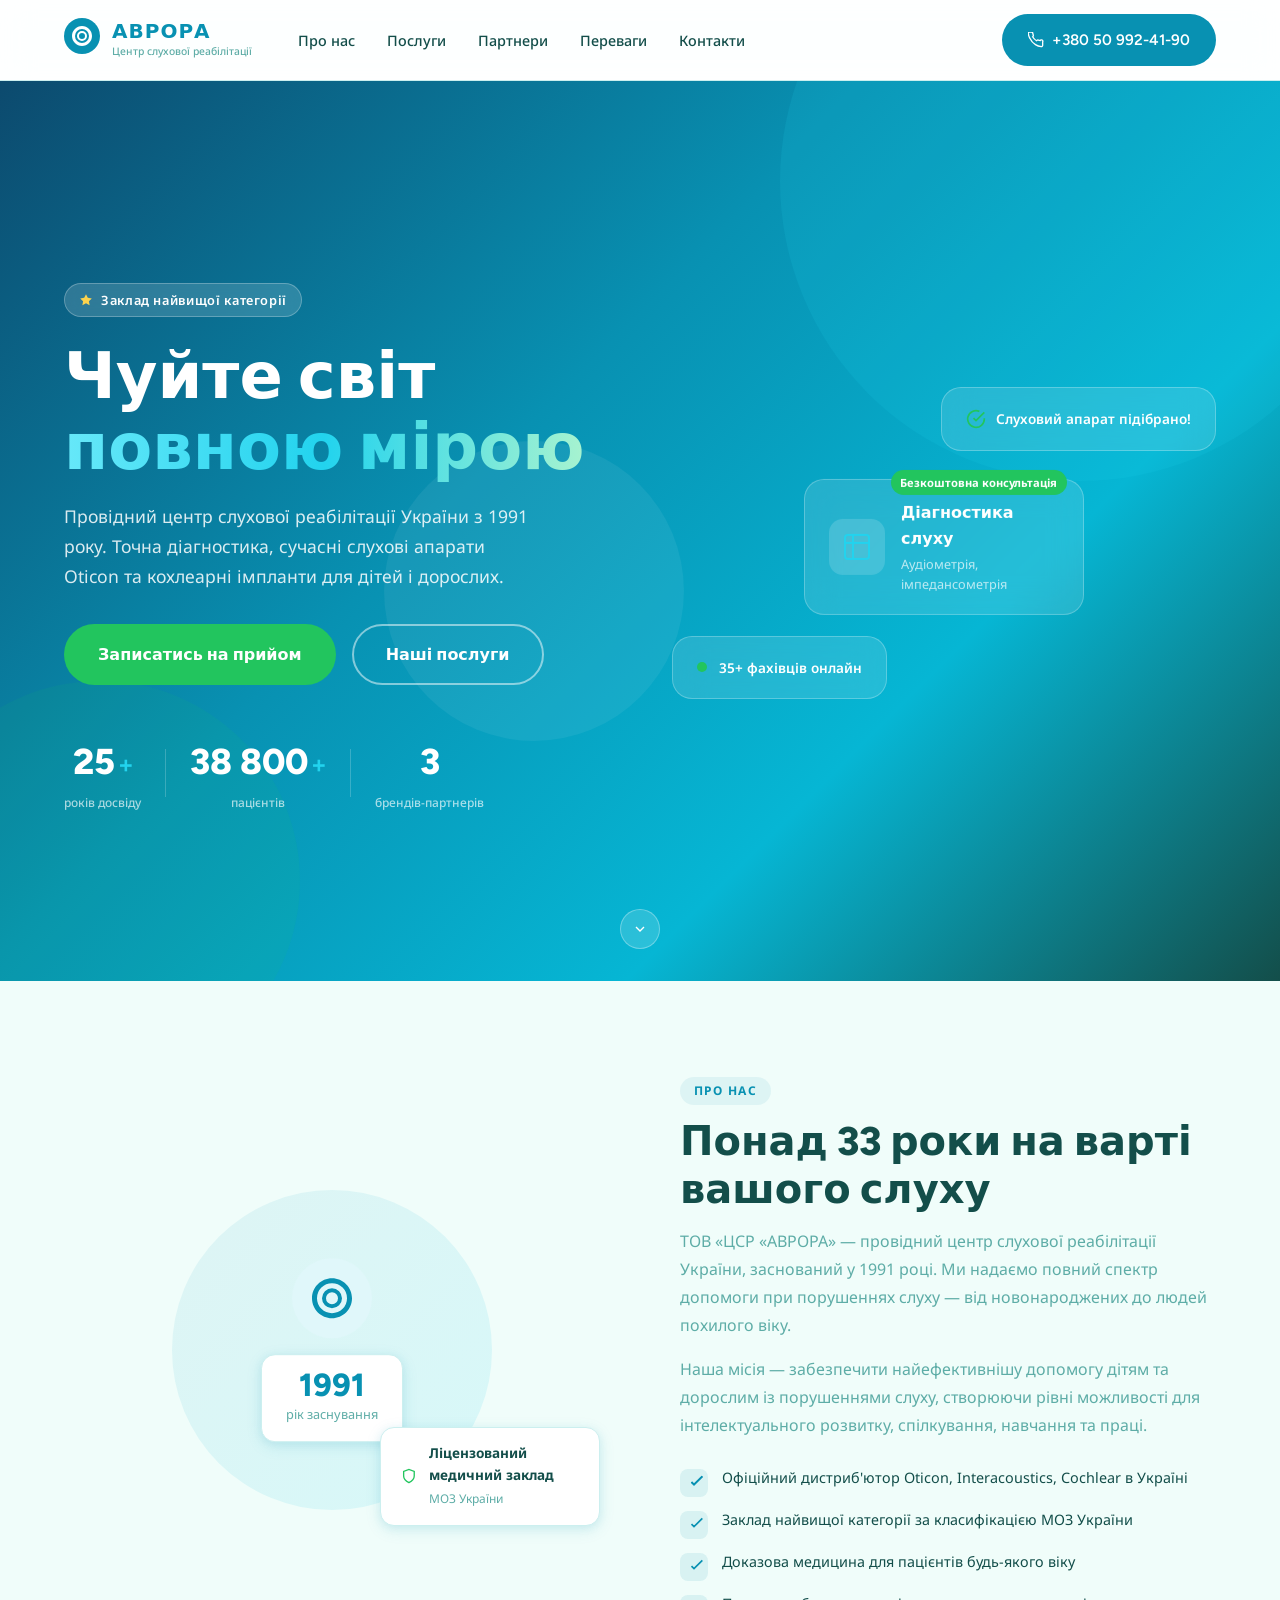
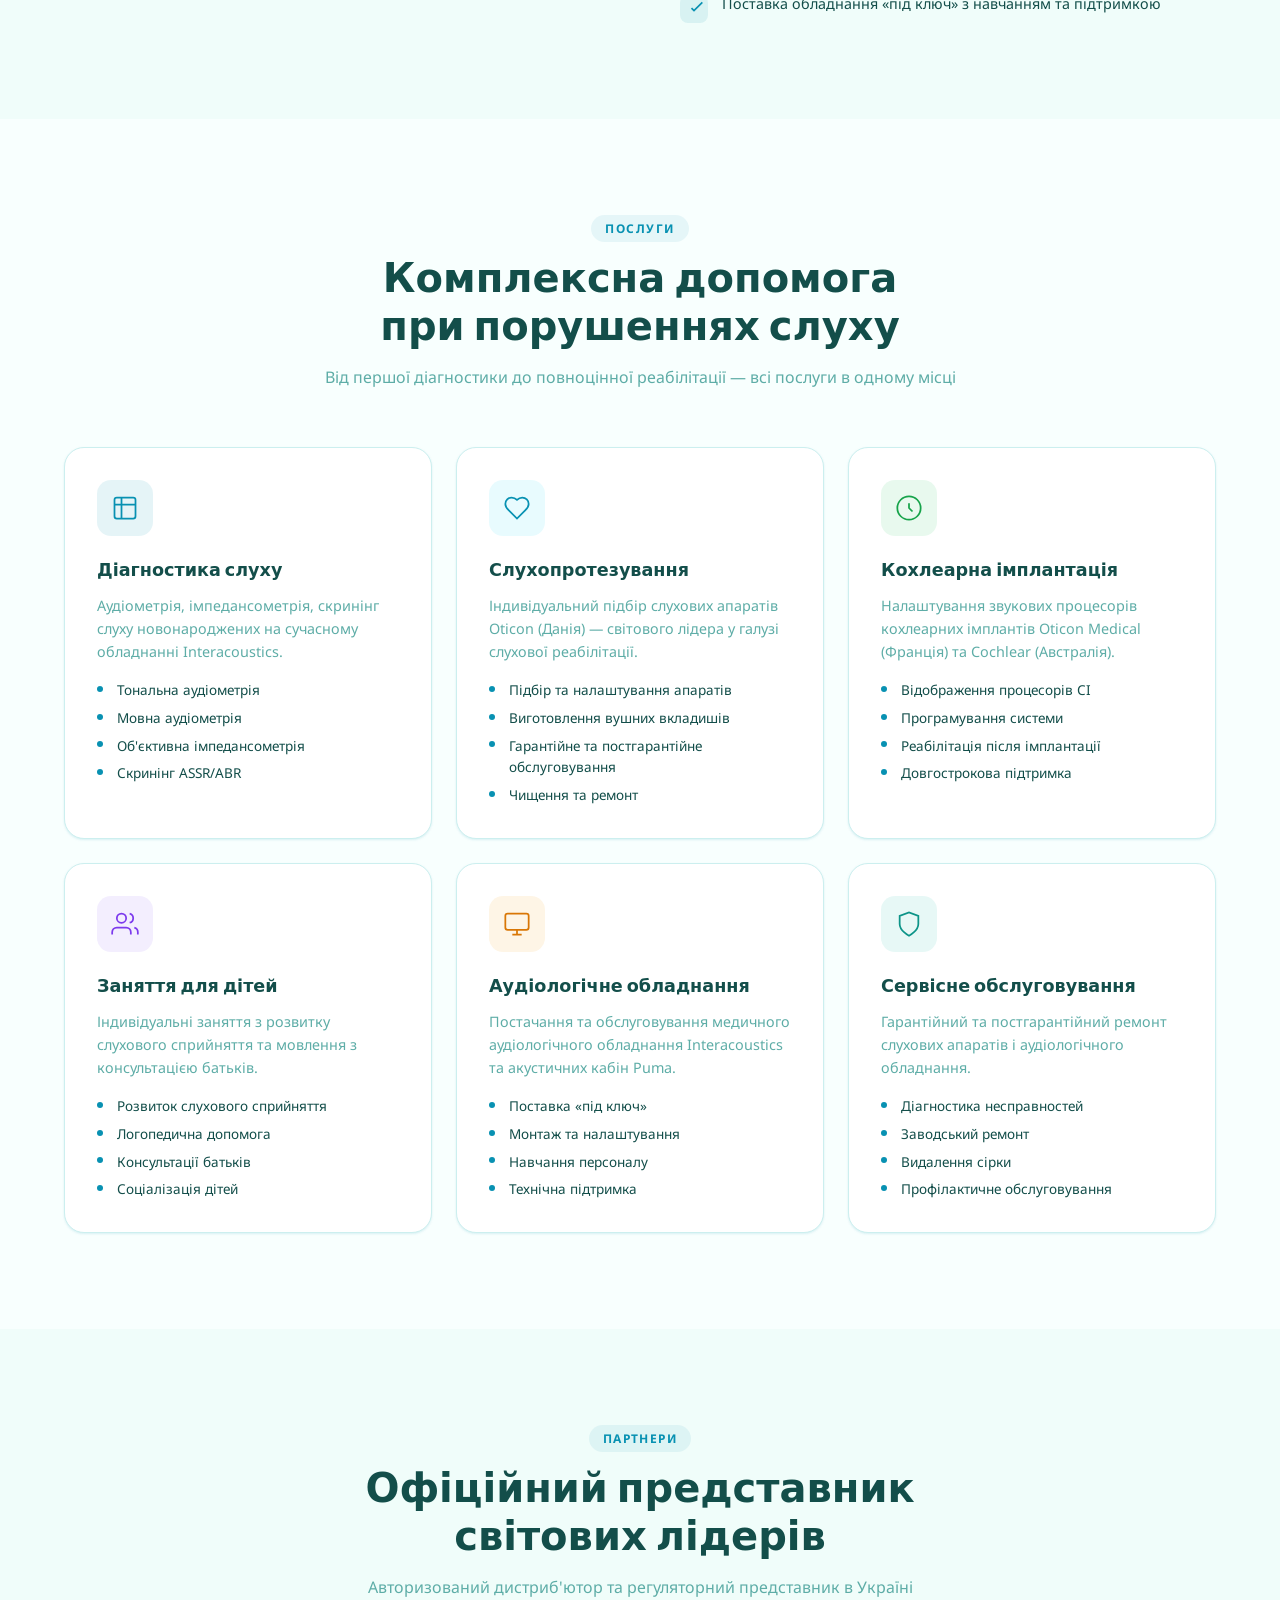
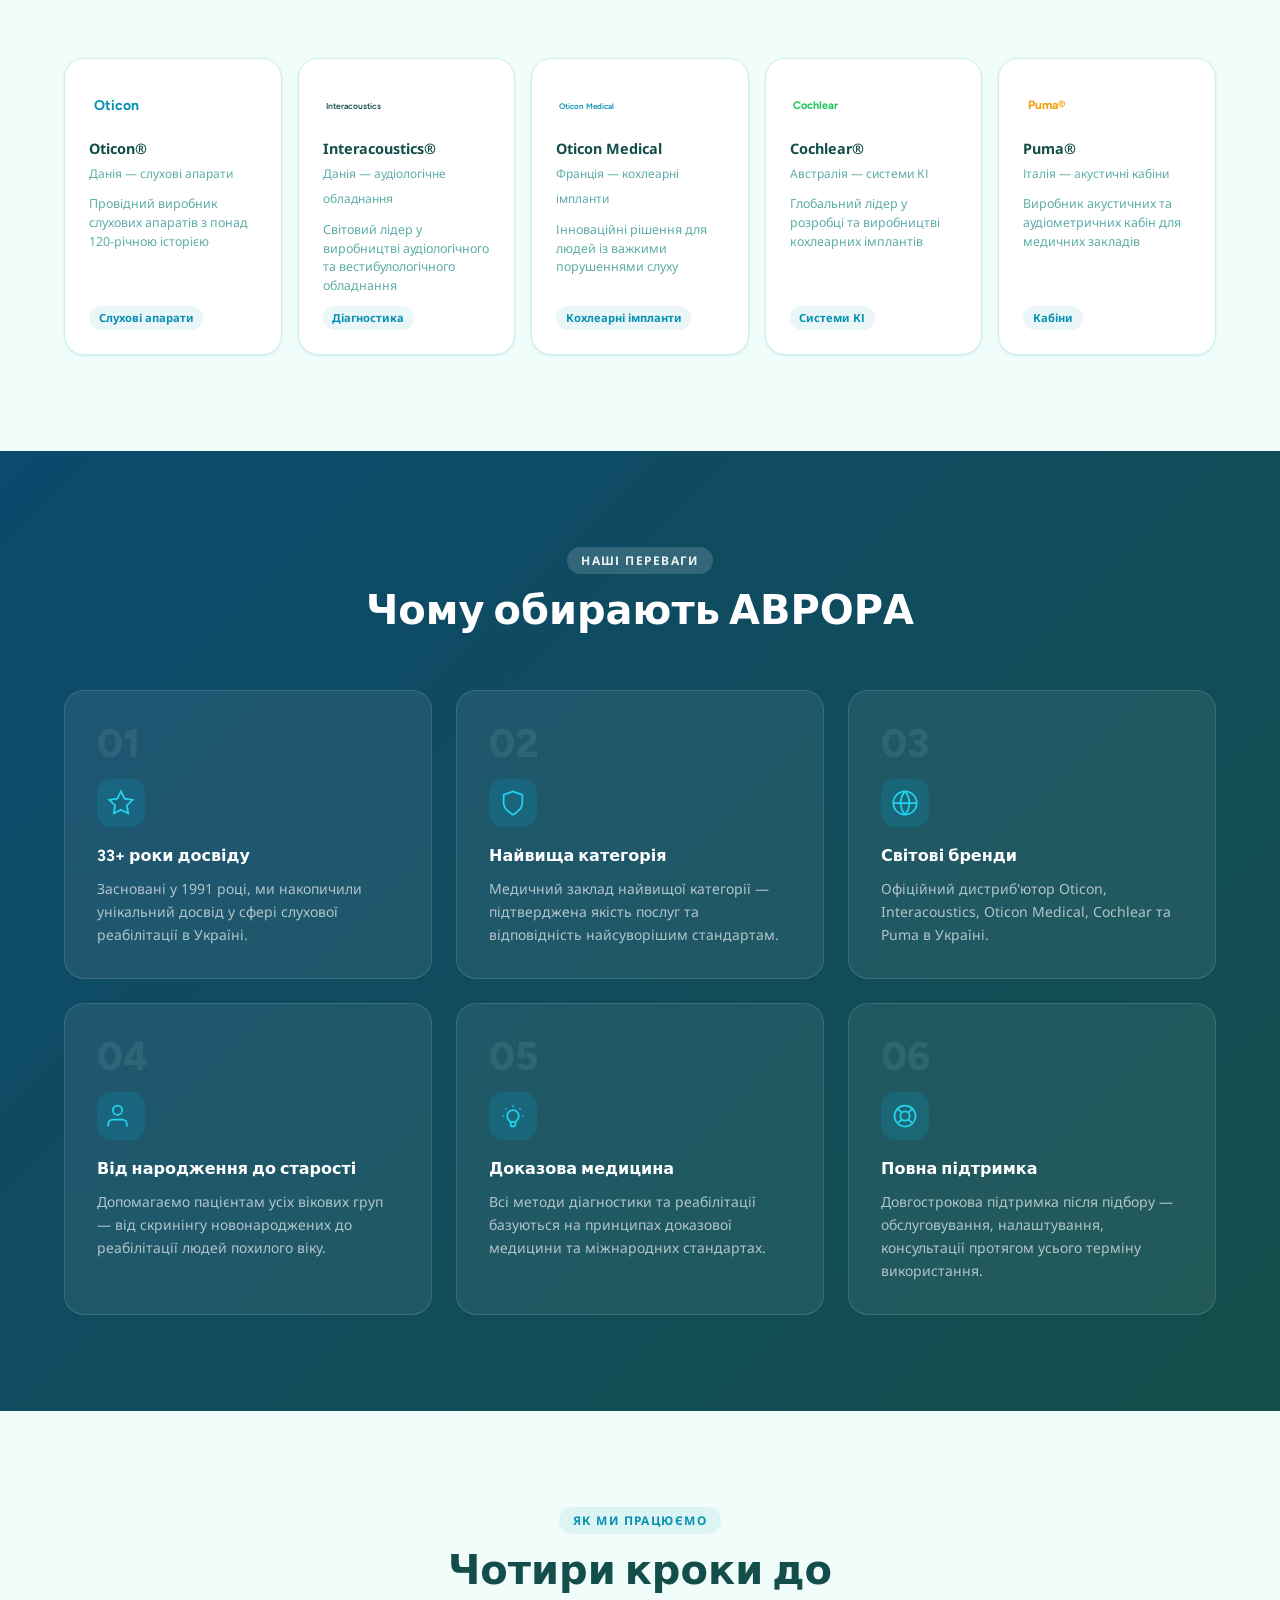
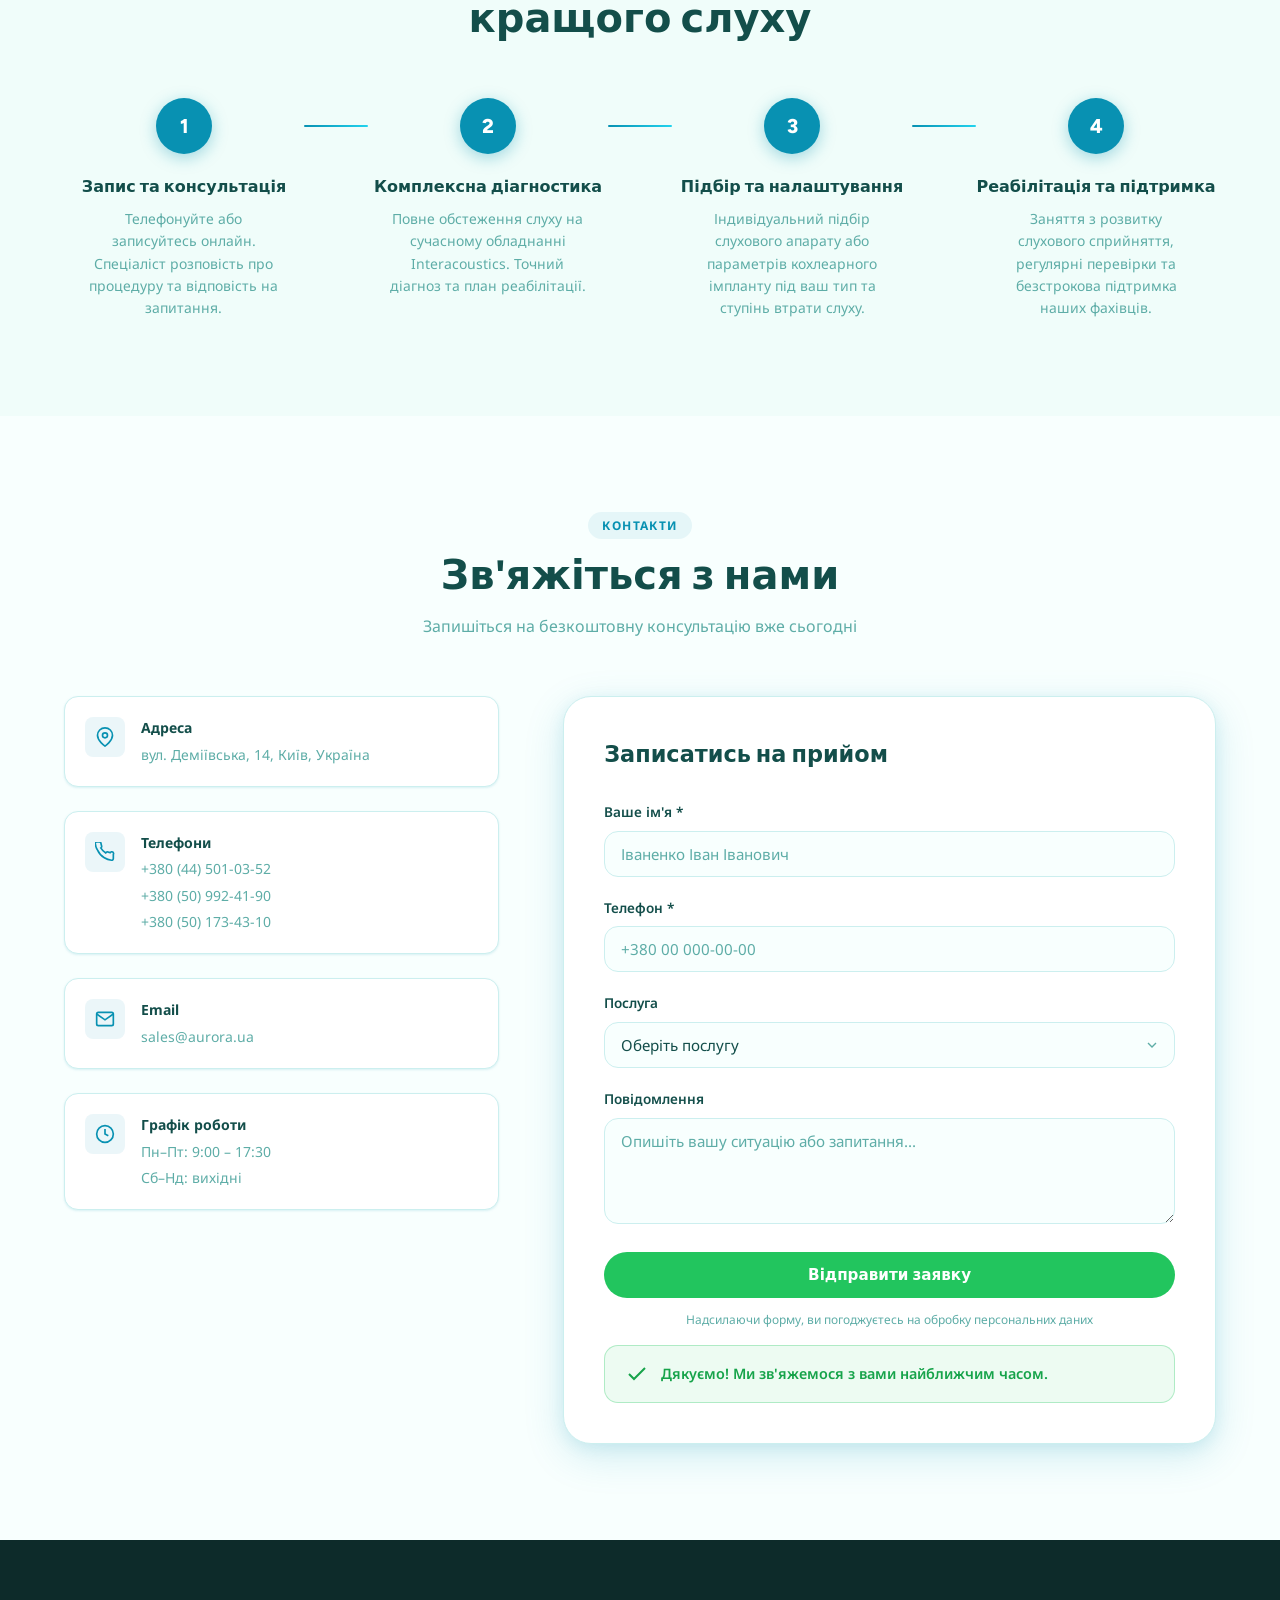
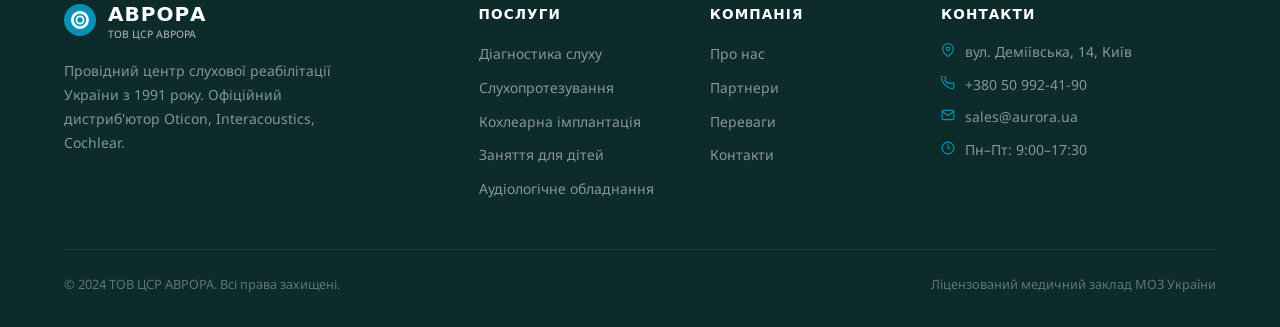
==== website/index.html @ 9289afd0 "Add Aurora website redesign and UI UX Pro Max skill - Created complete professional website for ТОВ " ====
<!DOCTYPE html>
<html lang="uk">
<head>
  <meta charset="UTF-8">
  <meta name="viewport" content="width=device-width, initial-scale=1.0">
  <title>Центр слухової реабілітації АВРОРА — Київ</title>
  <meta name="description" content="ТОВ ЦСР АВРОРА — провідний центр слухової реабілітації в Україні з 1991 року. Діагностика слуху, слухові апарати Oticon, кохлеарні імпланти. Київ.">
  <link rel="preconnect" href="https://fonts.googleapis.com">
  <link rel="preconnect" href="https://fonts.gstatic.com" crossorigin>
  <link href="https://fonts.googleapis.com/css2?family=Figtree:wght@300;400;500;600;700;800&family=Noto+Sans:wght@300;400;500;700&display=swap" rel="stylesheet">
  <link rel="stylesheet" href="css/style.css">
</head>
<body>

<!-- SKIP LINK -->
<a href="#main" class="skip-link">Перейти до змісту</a>

<!-- HEADER -->
<header class="header" id="header">
  <div class="container header__inner">
    <a href="#" class="logo" aria-label="АВРОРА — головна сторінка">
      <div class="logo__icon">
        <svg width="36" height="36" viewBox="0 0 36 36" fill="none" aria-hidden="true">
          <circle cx="18" cy="18" r="18" fill="#0891B2"/>
          <path d="M18 8C12.477 8 8 12.477 8 18s4.477 10 10 10 10-4.477 10-10S23.523 8 18 8zm0 3a7 7 0 110 14A7 7 0 0118 11zm0 2a5 5 0 100 10A5 5 0 0018 13zm0 2a3 3 0 110 6 3 3 0 010-6z" fill="white"/>
        </svg>
      </div>
      <div class="logo__text">
        <span class="logo__name">АВРОРА</span>
        <span class="logo__sub">Центр слухової реабілітації</span>
      </div>
    </a>

    <nav class="nav" id="nav" aria-label="Головне меню">
      <ul class="nav__list">
        <li><a href="#about" class="nav__link">Про нас</a></li>
        <li><a href="#services" class="nav__link">Послуги</a></li>
        <li><a href="#partners" class="nav__link">Партнери</a></li>
        <li><a href="#why" class="nav__link">Переваги</a></li>
        <li><a href="#contact" class="nav__link">Контакти</a></li>
      </ul>
    </nav>

    <a href="tel:+380509924190" class="btn btn--primary header__cta">
      <svg width="16" height="16" viewBox="0 0 24 24" fill="none" stroke="currentColor" stroke-width="2" aria-hidden="true">
        <path d="M22 16.92v3a2 2 0 01-2.18 2 19.79 19.79 0 01-8.63-3.07A19.5 19.5 0 013.07 9.8 19.79 19.79 0 01.22 1.18 2 2 0 012.18 0h3a2 2 0 012 1.72c.127.96.361 1.903.7 2.81a2 2 0 01-.45 2.11L6.91 7.09a16 16 0 006 6l.56-.56a2 2 0 012.11-.45c.907.339 1.85.573 2.81.7A2 2 0 0122 14.92z"/>
      </svg>
      +380 50 992-41-90
    </a>

    <button class="burger" id="burger" aria-label="Відкрити меню" aria-expanded="false" aria-controls="nav">
      <span></span><span></span><span></span>
    </button>
  </div>
</header>

<!-- HERO -->
<main id="main">
<section class="hero">
  <div class="hero__bg">
    <div class="hero__orb hero__orb--1"></div>
    <div class="hero__orb hero__orb--2"></div>
    <div class="hero__orb hero__orb--3"></div>
  </div>
  <div class="container hero__inner">
    <div class="hero__content">
      <div class="hero__badge reveal">
        <svg width="14" height="14" viewBox="0 0 24 24" fill="currentColor" aria-hidden="true"><path d="M12 2l3.09 6.26L22 9.27l-5 4.87 1.18 6.88L12 17.77l-6.18 3.25L7 14.14 2 9.27l6.91-1.01L12 2z"/></svg>
        Заклад найвищої категорії
      </div>
      <h1 class="hero__title reveal">
        Чуйте світ<br>
        <span class="hero__title-accent">повною мірою</span>
      </h1>
      <p class="hero__desc reveal">
        Провідний центр слухової реабілітації України з 1991 року. Точна діагностика, сучасні слухові апарати Oticon та кохлеарні імпланти для дітей і дорослих.
      </p>
      <div class="hero__actions reveal">
        <a href="#contact" class="btn btn--cta btn--lg">Записатись на прийом</a>
        <a href="#services" class="btn btn--ghost btn--lg">Наші послуги</a>
      </div>
      <div class="hero__stats reveal">
        <div class="hero__stat">
          <span class="hero__stat-num" data-target="33">0</span>
          <span class="hero__stat-unit">+</span>
          <span class="hero__stat-label">років досвіду</span>
        </div>
        <div class="hero__stat-divider"></div>
        <div class="hero__stat">
          <span class="hero__stat-num" data-target="50000">0</span>
          <span class="hero__stat-unit">+</span>
          <span class="hero__stat-label">пацієнтів</span>
        </div>
        <div class="hero__stat-divider"></div>
        <div class="hero__stat">
          <span class="hero__stat-num" data-target="5">0</span>
          <span class="hero__stat-unit"></span>
          <span class="hero__stat-label">брендів-партнерів</span>
        </div>
      </div>
    </div>
    <div class="hero__visual reveal">
      <div class="hero__card hero__card--main">
        <div class="hero__card-icon">
          <svg width="32" height="32" viewBox="0 0 24 24" fill="none" stroke="#0891B2" stroke-width="1.5" aria-hidden="true">
            <path d="M9 3H5a2 2 0 00-2 2v4m6-6h10a2 2 0 012 2v4M9 3v18m0 0h10a2 2 0 002-2V9M9 21H5a2 2 0 01-2-2V9m0 0h18"/>
          </svg>
        </div>
        <div>
          <p class="hero__card-title">Діагностика слуху</p>
          <p class="hero__card-sub">Аудіометрія, імпедансометрія</p>
        </div>
        <span class="hero__card-badge">Безкоштовна консультація</span>
      </div>
      <div class="hero__card hero__card--float1">
        <svg width="20" height="20" viewBox="0 0 24 24" fill="none" stroke="#22C55E" stroke-width="2" aria-hidden="true"><path d="M22 11.08V12a10 10 0 11-5.93-9.14"/><polyline points="22 4 12 14.01 9 11.01"/></svg>
        <span>Слуховий апарат підібрано!</span>
      </div>
      <div class="hero__card hero__card--float2">
        <div class="hero__card-pulse"></div>
        <span>35+ фахівців онлайн</span>
      </div>
    </div>
  </div>
  <div class="hero__scroll">
    <a href="#about" aria-label="Прокрутити донизу">
      <div class="hero__scroll-icon">
        <svg width="16" height="16" viewBox="0 0 24 24" fill="none" stroke="currentColor" stroke-width="2"><polyline points="6 9 12 15 18 9"/></svg>
      </div>
    </a>
  </div>
</section>

<!-- ABOUT -->
<section class="about section" id="about">
  <div class="container">
    <div class="about__inner">
      <div class="about__media reveal">
        <div class="about__img-wrap">
          <div class="about__img-bg"></div>
          <div class="about__img-card">
            <svg width="80" height="80" viewBox="0 0 80 80" fill="none" aria-hidden="true">
              <circle cx="40" cy="40" r="40" fill="#E0F7FA"/>
              <path d="M40 20C29 20 20 29 20 40s9 20 20 20 20-9 20-20-9-20-20-20zm0 5a15 15 0 110 30 15 15 0 010-30zm0 5a10 10 0 100 20 10 10 0 000-20zm0 4a6 6 0 110 12A6 6 0 0140 34z" fill="#0891B2"/>
            </svg>
            <div class="about__img-badge">
              <strong>1991</strong>
              <span>рік заснування</span>
            </div>
          </div>
        </div>
        <div class="about__cert">
          <svg width="24" height="24" viewBox="0 0 24 24" fill="none" stroke="#22C55E" stroke-width="2" aria-hidden="true"><path d="M12 22s8-4 8-10V5l-8-3-8 3v7c0 6 8 10 8 10z"/></svg>
          <div>
            <strong>Ліцензований медичний заклад</strong>
            <span>МОЗ України</span>
          </div>
        </div>
      </div>

      <div class="about__content reveal">
        <div class="section__label">Про нас</div>
        <h2 class="section__title">Понад 33 роки на варті<br>вашого слуху</h2>
        <p class="about__text">
          ТОВ «ЦСР «АВРОРА» — провідний центр слухової реабілітації України, заснований у 1991 році. Ми надаємо повний спектр допомоги при порушеннях слуху — від новонароджених до людей похилого віку.
        </p>
        <p class="about__text">
          Наша місія — забезпечити найефективнішу допомогу дітям та дорослим із порушеннями слуху, створюючи рівні можливості для інтелектуального розвитку, спілкування, навчання та праці.
        </p>

        <div class="about__features">
          <div class="about__feature">
            <div class="about__feature-icon">
              <svg width="20" height="20" viewBox="0 0 24 24" fill="none" stroke="currentColor" stroke-width="2"><polyline points="22 4 12 14.01 9 11.01"/><path d="M22 4L12 14.01 9 11.01"/></svg>
            </div>
            <span>Офіційний дистриб'ютор Oticon, Interacoustics, Cochlear в Україні</span>
          </div>
          <div class="about__feature">
            <div class="about__feature-icon">
              <svg width="20" height="20" viewBox="0 0 24 24" fill="none" stroke="currentColor" stroke-width="2"><polyline points="22 4 12 14.01 9 11.01"/></svg>
            </div>
            <span>Заклад найвищої категорії за класифікацією МОЗ України</span>
          </div>
          <div class="about__feature">
            <div class="about__feature-icon">
              <svg width="20" height="20" viewBox="0 0 24 24" fill="none" stroke="currentColor" stroke-width="2"><polyline points="22 4 12 14.01 9 11.01"/></svg>
            </div>
            <span>Доказова медицина для пацієнтів будь-якого віку</span>
          </div>
          <div class="about__feature">
            <div class="about__feature-icon">
              <svg width="20" height="20" viewBox="0 0 24 24" fill="none" stroke="currentColor" stroke-width="2"><polyline points="22 4 12 14.01 9 11.01"/></svg>
            </div>
            <span>Поставка обладнання «під ключ» з навчанням та підтримкою</span>
          </div>
        </div>
      </div>
    </div>
  </div>
</section>

<!-- SERVICES -->
<section class="services section section--alt" id="services">
  <div class="container">
    <div class="section__header reveal">
      <div class="section__label">Послуги</div>
      <h2 class="section__title">Комплексна допомога<br>при порушеннях слуху</h2>
      <p class="section__desc">Від першої діагностики до повноцінної реабілітації — всі послуги в одному місці</p>
    </div>

    <div class="services__grid">

      <div class="service-card reveal">
        <div class="service-card__icon service-card__icon--blue">
          <svg width="28" height="28" viewBox="0 0 24 24" fill="none" stroke="currentColor" stroke-width="1.5"><path d="M9 3H5a2 2 0 00-2 2v4m6-6h10a2 2 0 012 2v4M9 3v18m0 0h10a2 2 0 002-2V9M9 21H5a2 2 0 01-2-2V9m0 0h18"/></svg>
        </div>
        <h3 class="service-card__title">Діагностика слуху</h3>
        <p class="service-card__desc">Аудіометрія, імпедансометрія, скринінг слуху новонароджених на сучасному обладнанні Interacoustics.</p>
        <ul class="service-card__list">
          <li>Тональна аудіометрія</li>
          <li>Мовна аудіометрія</li>
          <li>Об'єктивна імпедансометрія</li>
          <li>Скринінг ASSR/ABR</li>
        </ul>
      </div>

      <div class="service-card reveal">
        <div class="service-card__icon service-card__icon--cyan">
          <svg width="28" height="28" viewBox="0 0 24 24" fill="none" stroke="currentColor" stroke-width="1.5"><path d="M19 14c1.49-1.46 3-3.21 3-5.5A5.5 5.5 0 0016.5 3c-1.76 0-3 .5-4.5 2-1.5-1.5-2.74-2-4.5-2A5.5 5.5 0 002 8.5c0 2.3 1.5 4.05 3 5.5l7 7 7-7z"/></svg>
        </div>
        <h3 class="service-card__title">Слухопротезування</h3>
        <p class="service-card__desc">Індивідуальний підбір слухових апаратів Oticon (Данія) — світового лідера у галузі слухової реабілітації.</p>
        <ul class="service-card__list">
          <li>Підбір та налаштування апаратів</li>
          <li>Виготовлення вушних вкладишів</li>
          <li>Гарантійне та постгарантійне обслуговування</li>
          <li>Чищення та ремонт</li>
        </ul>
      </div>

      <div class="service-card reveal">
        <div class="service-card__icon service-card__icon--green">
          <svg width="28" height="28" viewBox="0 0 24 24" fill="none" stroke="currentColor" stroke-width="1.5"><circle cx="12" cy="12" r="10"/><path d="M12 8v4l3 3"/></svg>
        </div>
        <h3 class="service-card__title">Кохлеарна імплантація</h3>
        <p class="service-card__desc">Налаштування звукових процесорів кохлеарних імплантів Oticon Medical (Франція) та Cochlear (Австралія).</p>
        <ul class="service-card__list">
          <li>Відображення процесорів CI</li>
          <li>Програмування системи</li>
          <li>Реабілітація після імплантації</li>
          <li>Довгострокова підтримка</li>
        </ul>
      </div>

      <div class="service-card reveal">
        <div class="service-card__icon service-card__icon--purple">
          <svg width="28" height="28" viewBox="0 0 24 24" fill="none" stroke="currentColor" stroke-width="1.5"><path d="M17 21v-2a4 4 0 00-4-4H5a4 4 0 00-4 4v2"/><circle cx="9" cy="7" r="4"/><path d="M23 21v-2a4 4 0 00-3-3.87"/><path d="M16 3.13a4 4 0 010 7.75"/></svg>
        </div>
        <h3 class="service-card__title">Заняття для дітей</h3>
        <p class="service-card__desc">Індивідуальні заняття з розвитку слухового сприйняття та мовлення з консультацією батьків.</p>
        <ul class="service-card__list">
          <li>Розвиток слухового сприйняття</li>
          <li>Логопедична допомога</li>
          <li>Консультації батьків</li>
          <li>Соціалізація дітей</li>
        </ul>
      </div>

      <div class="service-card reveal">
        <div class="service-card__icon service-card__icon--orange">
          <svg width="28" height="28" viewBox="0 0 24 24" fill="none" stroke="currentColor" stroke-width="1.5"><rect x="2" y="3" width="20" height="14" rx="2"/><path d="M8 21h8m-4-4v4"/></svg>
        </div>
        <h3 class="service-card__title">Аудіологічне обладнання</h3>
        <p class="service-card__desc">Постачання та обслуговування медичного аудіологічного обладнання Interacoustics та акустичних кабін Puma.</p>
        <ul class="service-card__list">
          <li>Поставка «під ключ»</li>
          <li>Монтаж та налаштування</li>
          <li>Навчання персоналу</li>
          <li>Технічна підтримка</li>
        </ul>
      </div>

      <div class="service-card reveal">
        <div class="service-card__icon service-card__icon--teal">
          <svg width="28" height="28" viewBox="0 0 24 24" fill="none" stroke="currentColor" stroke-width="1.5"><path d="M12 22s8-4 8-10V5l-8-3-8 3v7c0 6 8 10 8 10z"/></svg>
        </div>
        <h3 class="service-card__title">Сервісне обслуговування</h3>
        <p class="service-card__desc">Гарантійний та постгарантійний ремонт слухових апаратів і аудіологічного обладнання.</p>
        <ul class="service-card__list">
          <li>Діагностика несправностей</li>
          <li>Заводський ремонт</li>
          <li>Видалення сірки</li>
          <li>Профілактичне обслуговування</li>
        </ul>
      </div>

    </div>
  </div>
</section>

<!-- PARTNERS -->
<section class="partners section" id="partners">
  <div class="container">
    <div class="section__header reveal">
      <div class="section__label">Партнери</div>
      <h2 class="section__title">Офіційний представник<br>світових лідерів</h2>
      <p class="section__desc">Авторизований дистриб'ютор та регуляторний представник в Україні</p>
    </div>

    <div class="partners__grid reveal">

      <div class="partner-card">
        <div class="partner-card__logo">
          <svg width="60" height="40" viewBox="0 0 120 40" aria-label="Oticon" role="img">
            <text x="10" y="30" font-family="Figtree,sans-serif" font-weight="700" font-size="28" fill="#0891B2">Oticon</text>
          </svg>
        </div>
        <div class="partner-card__info">
          <strong>Oticon®</strong>
          <span>Данія — слухові апарати</span>
        </div>
        <p class="partner-card__desc">Провідний виробник слухових апаратів з понад 120-річною історією</p>
        <div class="partner-card__badge">Слухові апарати</div>
      </div>

      <div class="partner-card">
        <div class="partner-card__logo">
          <svg width="80" height="40" viewBox="0 0 160 40" aria-label="Interacoustics" role="img">
            <text x="5" y="28" font-family="Figtree,sans-serif" font-weight="600" font-size="17" fill="#134E4A">Interacoustics</text>
          </svg>
        </div>
        <div class="partner-card__info">
          <strong>Interacoustics®</strong>
          <span>Данія — аудіологічне обладнання</span>
        </div>
        <p class="partner-card__desc">Світовий лідер у виробництві аудіологічного та вестибулологічного обладнання</p>
        <div class="partner-card__badge">Діагностика</div>
      </div>

      <div class="partner-card">
        <div class="partner-card__logo">
          <svg width="90" height="40" viewBox="0 0 180 40" aria-label="Oticon Medical" role="img">
            <text x="5" y="28" font-family="Figtree,sans-serif" font-weight="600" font-size="16" fill="#0891B2">Oticon Medical</text>
          </svg>
        </div>
        <div class="partner-card__info">
          <strong>Oticon Medical</strong>
          <span>Франція — кохлеарні імпланти</span>
        </div>
        <p class="partner-card__desc">Інноваційні рішення для людей із важкими порушеннями слуху</p>
        <div class="partner-card__badge">Кохлеарні імпланти</div>
      </div>

      <div class="partner-card">
        <div class="partner-card__logo">
          <svg width="80" height="40" viewBox="0 0 160 40" aria-label="Cochlear" role="img">
            <text x="5" y="28" font-family="Figtree,sans-serif" font-weight="700" font-size="22" fill="#22C55E">Cochlear</text>
          </svg>
        </div>
        <div class="partner-card__info">
          <strong>Cochlear®</strong>
          <span>Австралія — системи КІ</span>
        </div>
        <p class="partner-card__desc">Глобальний лідер у розробці та виробництві кохлеарних імплантів</p>
        <div class="partner-card__badge">Системи КІ</div>
      </div>

      <div class="partner-card">
        <div class="partner-card__logo">
          <svg width="60" height="40" viewBox="0 0 120 40" aria-label="Puma" role="img">
            <text x="10" y="28" font-family="Figtree,sans-serif" font-weight="700" font-size="24" fill="#F59E0B">Puma®</text>
          </svg>
        </div>
        <div class="partner-card__info">
          <strong>Puma®</strong>
          <span>Італія — акустичні кабіни</span>
        </div>
        <p class="partner-card__desc">Виробник акустичних та аудіометричних кабін для медичних закладів</p>
        <div class="partner-card__badge">Кабіни</div>
      </div>

    </div>
  </div>
</section>

<!-- WHY US -->
<section class="why section section--dark" id="why">
  <div class="container">
    <div class="section__header section__header--light reveal">
      <div class="section__label section__label--light">Наші переваги</div>
      <h2 class="section__title section__title--light">Чому обирають АВРОРА</h2>
    </div>

    <div class="why__grid">

      <div class="why-card reveal">
        <div class="why-card__num">01</div>
        <div class="why-card__icon">
          <svg width="28" height="28" viewBox="0 0 24 24" fill="none" stroke="currentColor" stroke-width="1.5"><path d="M12 2l3.09 6.26L22 9.27l-5 4.87 1.18 6.88L12 17.77l-6.18 3.25L7 14.14 2 9.27l6.91-1.01L12 2z"/></svg>
        </div>
        <h3 class="why-card__title">33+ роки досвіду</h3>
        <p class="why-card__desc">Засновані у 1991 році, ми накопичили унікальний досвід у сфері слухової реабілітації в Україні.</p>
      </div>

      <div class="why-card reveal">
        <div class="why-card__num">02</div>
        <div class="why-card__icon">
          <svg width="28" height="28" viewBox="0 0 24 24" fill="none" stroke="currentColor" stroke-width="1.5"><path d="M12 22s8-4 8-10V5l-8-3-8 3v7c0 6 8 10 8 10z"/></svg>
        </div>
        <h3 class="why-card__title">Найвища категорія</h3>
        <p class="why-card__desc">Медичний заклад найвищої категорії — підтверджена якість послуг та відповідність найсуворішим стандартам.</p>
      </div>

      <div class="why-card reveal">
        <div class="why-card__num">03</div>
        <div class="why-card__icon">
          <svg width="28" height="28" viewBox="0 0 24 24" fill="none" stroke="currentColor" stroke-width="1.5"><circle cx="12" cy="12" r="10"/><path d="M2 12h20M12 2a15.3 15.3 0 010 20M12 2a15.3 15.3 0 000 20"/></svg>
        </div>
        <h3 class="why-card__title">Світові бренди</h3>
        <p class="why-card__desc">Офіційний дистриб'ютор Oticon, Interacoustics, Oticon Medical, Cochlear та Puma в Україні.</p>
      </div>

      <div class="why-card reveal">
        <div class="why-card__num">04</div>
        <div class="why-card__icon">
          <svg width="28" height="28" viewBox="0 0 24 24" fill="none" stroke="currentColor" stroke-width="1.5"><path d="M17 21v-2a4 4 0 00-4-4H5a4 4 0 00-4 4v2"/><circle cx="9" cy="7" r="4"/></svg>
        </div>
        <h3 class="why-card__title">Від народження до старості</h3>
        <p class="why-card__desc">Допомагаємо пацієнтам усіх вікових груп — від скринінгу новонароджених до реабілітації людей похилого віку.</p>
      </div>

      <div class="why-card reveal">
        <div class="why-card__num">05</div>
        <div class="why-card__icon">
          <svg width="28" height="28" viewBox="0 0 24 24" fill="none" stroke="currentColor" stroke-width="1.5"><path d="M9.663 17h4.673M12 3v1m6.364 1.636l-.707.707M21 12h-1M4 12H3m3.343-5.657l-.707-.707m2.828 9.9a5 5 0 117.072 0l-.548.547A3.374 3.374 0 0014 18.469V19a2 2 0 11-4 0v-.531c0-.895-.356-1.754-.988-2.386l-.548-.547z"/></svg>
        </div>
        <h3 class="why-card__title">Доказова медицина</h3>
        <p class="why-card__desc">Всі методи діагностики та реабілітації базуються на принципах доказової медицини та міжнародних стандартах.</p>
      </div>

      <div class="why-card reveal">
        <div class="why-card__num">06</div>
        <div class="why-card__icon">
          <svg width="28" height="28" viewBox="0 0 24 24" fill="none" stroke="currentColor" stroke-width="1.5"><path d="M18.364 5.636l-3.536 3.536m0 5.656l3.536 3.536M9.172 9.172L5.636 5.636m3.536 9.192l-3.536 3.536M21 12a9 9 0 11-18 0 9 9 0 0118 0zm-5 0a4 4 0 11-8 0 4 4 0 018 0z"/></svg>
        </div>
        <h3 class="why-card__title">Повна підтримка</h3>
        <p class="why-card__desc">Довгострокова підтримка після підбору — обслуговування, налаштування, консультації протягом усього терміну використання.</p>
      </div>

    </div>
  </div>
</section>

<!-- PROCESS -->
<section class="process section" id="process">
  <div class="container">
    <div class="section__header reveal">
      <div class="section__label">Як ми працюємо</div>
      <h2 class="section__title">Чотири кроки до<br>кращого слуху</h2>
    </div>

    <div class="process__steps">
      <div class="process__step reveal">
        <div class="process__step-num">1</div>
        <div class="process__step-content">
          <h3>Запис та консультація</h3>
          <p>Телефонуйте або записуйтесь онлайн. Спеціаліст розповість про процедуру та відповість на запитання.</p>
        </div>
      </div>
      <div class="process__connector"></div>
      <div class="process__step reveal">
        <div class="process__step-num">2</div>
        <div class="process__step-content">
          <h3>Комплексна діагностика</h3>
          <p>Повне обстеження слуху на сучасному обладнанні Interacoustics. Точний діагноз та план реабілітації.</p>
        </div>
      </div>
      <div class="process__connector"></div>
      <div class="process__step reveal">
        <div class="process__step-num">3</div>
        <div class="process__step-content">
          <h3>Підбір та налаштування</h3>
          <p>Індивідуальний підбір слухового апарату або параметрів кохлеарного імпланту під ваш тип та ступінь втрати слуху.</p>
        </div>
      </div>
      <div class="process__connector"></div>
      <div class="process__step reveal">
        <div class="process__step-num">4</div>
        <div class="process__step-content">
          <h3>Реабілітація та підтримка</h3>
          <p>Заняття з розвитку слухового сприйняття, регулярні перевірки та безстрокова підтримка наших фахівців.</p>
        </div>
      </div>
    </div>
  </div>
</section>

<!-- CONTACT -->
<section class="contact section section--alt" id="contact">
  <div class="container">
    <div class="section__header reveal">
      <div class="section__label">Контакти</div>
      <h2 class="section__title">Зв'яжіться з нами</h2>
      <p class="section__desc">Запишіться на безкоштовну консультацію вже сьогодні</p>
    </div>

    <div class="contact__inner">
      <div class="contact__info reveal">
        <div class="contact__item">
          <div class="contact__item-icon">
            <svg width="20" height="20" viewBox="0 0 24 24" fill="none" stroke="currentColor" stroke-width="2"><path d="M21 10c0 7-9 13-9 13s-9-6-9-13a9 9 0 0118 0z"/><circle cx="12" cy="10" r="3"/></svg>
          </div>
          <div>
            <strong>Адреса</strong>
            <span>вул. Деміївська, 14, Київ, Україна</span>
          </div>
        </div>
        <div class="contact__item">
          <div class="contact__item-icon">
            <svg width="20" height="20" viewBox="0 0 24 24" fill="none" stroke="currentColor" stroke-width="2"><path d="M22 16.92v3a2 2 0 01-2.18 2 19.79 19.79 0 01-8.63-3.07A19.5 19.5 0 013.07 9.8 19.79 19.79 0 01.22 1.18 2 2 0 012.18 0h3a2 2 0 012 1.72c.127.96.361 1.903.7 2.81a2 2 0 01-.45 2.11L6.91 7.09a16 16 0 006 6l.56-.56a2 2 0 012.11-.45c.907.339 1.85.573 2.81.7A2 2 0 0122 14.92z"/></svg>
          </div>
          <div>
            <strong>Телефони</strong>
            <a href="tel:+380445010352">+380 (44) 501-03-52</a>
            <a href="tel:+380509924190">+380 (50) 992-41-90</a>
            <a href="tel:+380501734310">+380 (50) 173-43-10</a>
          </div>
        </div>
        <div class="contact__item">
          <div class="contact__item-icon">
            <svg width="20" height="20" viewBox="0 0 24 24" fill="none" stroke="currentColor" stroke-width="2"><path d="M4 4h16c1.1 0 2 .9 2 2v12c0 1.1-.9 2-2 2H4c-1.1 0-2-.9-2-2V6c0-1.1.9-2 2-2z"/><polyline points="22,6 12,13 2,6"/></svg>
          </div>
          <div>
            <strong>Email</strong>
            <a href="mailto:sales@aurora.ua">sales@aurora.ua</a>
          </div>
        </div>
        <div class="contact__item">
          <div class="contact__item-icon">
            <svg width="20" height="20" viewBox="0 0 24 24" fill="none" stroke="currentColor" stroke-width="2"><circle cx="12" cy="12" r="10"/><polyline points="12 6 12 12 16 14"/></svg>
          </div>
          <div>
            <strong>Графік роботи</strong>
            <span>Пн–Пт: 9:00 – 17:30</span>
            <span>Сб–Нд: вихідні</span>
          </div>
        </div>
      </div>

      <form class="contact__form reveal" id="contactForm" novalidate>
        <h3 class="contact__form-title">Записатись на прийом</h3>
        <div class="form__group">
          <label for="name" class="form__label">Ваше ім'я *</label>
          <input type="text" id="name" name="name" class="form__input" placeholder="Іваненко Іван Іванович" required autocomplete="name">
        </div>
        <div class="form__group">
          <label for="phone" class="form__label">Телефон *</label>
          <input type="tel" id="phone" name="phone" class="form__input" placeholder="+380 00 000-00-00" required autocomplete="tel">
        </div>
        <div class="form__group">
          <label for="service" class="form__label">Послуга</label>
          <select id="service" name="service" class="form__select">
            <option value="">Оберіть послугу</option>
            <option>Діагностика слуху</option>
            <option>Слухопротезування</option>
            <option>Кохлеарна імплантація</option>
            <option>Заняття для дітей</option>
            <option>Аудіологічне обладнання</option>
            <option>Сервісне обслуговування</option>
          </select>
        </div>
        <div class="form__group">
          <label for="message" class="form__label">Повідомлення</label>
          <textarea id="message" name="message" class="form__textarea" placeholder="Опишіть вашу ситуацію або запитання..." rows="4"></textarea>
        </div>
        <button type="submit" class="btn btn--cta btn--full" id="submitBtn">
          Відправити заявку
        </button>
        <p class="form__privacy">Надсилаючи форму, ви погоджуєтесь на обробку персональних даних</p>
        <div class="form__success" id="formSuccess" hidden>
          <svg width="24" height="24" viewBox="0 0 24 24" fill="none" stroke="currentColor" stroke-width="2"><polyline points="20 6 9 17 4 12"/></svg>
          Дякуємо! Ми зв'яжемося з вами найближчим часом.
        </div>
      </form>
    </div>
  </div>
</section>
</main>

<!-- FOOTER -->
<footer class="footer">
  <div class="container">
    <div class="footer__inner">
      <div class="footer__brand">
        <a href="#" class="logo logo--light" aria-label="АВРОРА">
          <div class="logo__icon">
            <svg width="32" height="32" viewBox="0 0 36 36" fill="none" aria-hidden="true">
              <circle cx="18" cy="18" r="18" fill="#0891B2"/>
              <path d="M18 8C12.477 8 8 12.477 8 18s4.477 10 10 10 10-4.477 10-10S23.523 8 18 8zm0 3a7 7 0 110 14A7 7 0 0118 11zm0 2a5 5 0 100 10A5 5 0 0018 13zm0 2a3 3 0 110 6 3 3 0 010-6z" fill="white"/>
            </svg>
          </div>
          <div class="logo__text">
            <span class="logo__name">АВРОРА</span>
            <span class="logo__sub">ТОВ ЦСР АВРОРА</span>
          </div>
        </a>
        <p class="footer__desc">Провідний центр слухової реабілітації України з 1991 року. Офіційний дистриб'ютор Oticon, Interacoustics, Cochlear.</p>
      </div>

      <div class="footer__col">
        <h4 class="footer__col-title">Послуги</h4>
        <ul class="footer__links">
          <li><a href="#services">Діагностика слуху</a></li>
          <li><a href="#services">Слухопротезування</a></li>
          <li><a href="#services">Кохлеарна імплантація</a></li>
          <li><a href="#services">Заняття для дітей</a></li>
          <li><a href="#services">Аудіологічне обладнання</a></li>
        </ul>
      </div>

      <div class="footer__col">
        <h4 class="footer__col-title">Компанія</h4>
        <ul class="footer__links">
          <li><a href="#about">Про нас</a></li>
          <li><a href="#partners">Партнери</a></li>
          <li><a href="#why">Переваги</a></li>
          <li><a href="#contact">Контакти</a></li>
        </ul>
      </div>

      <div class="footer__col">
        <h4 class="footer__col-title">Контакти</h4>
        <ul class="footer__contacts">
          <li>
            <svg width="14" height="14" viewBox="0 0 24 24" fill="none" stroke="currentColor" stroke-width="2" aria-hidden="true"><path d="M21 10c0 7-9 13-9 13s-9-6-9-13a9 9 0 0118 0z"/><circle cx="12" cy="10" r="3"/></svg>
            вул. Деміївська, 14, Київ
          </li>
          <li>
            <svg width="14" height="14" viewBox="0 0 24 24" fill="none" stroke="currentColor" stroke-width="2" aria-hidden="true"><path d="M22 16.92v3a2 2 0 01-2.18 2 19.79 19.79 0 01-8.63-3.07A19.5 19.5 0 013.07 9.8 19.79 19.79 0 01.22 1.18 2 2 0 012.18 0h3a2 2 0 012 1.72c.127.96.361 1.903.7 2.81a2 2 0 01-.45 2.11L6.91 7.09a16 16 0 006 6l.56-.56a2 2 0 012.11-.45c.907.339 1.85.573 2.81.7A2 2 0 0122 14.92z"/></svg>
            <a href="tel:+380509924190">+380 50 992-41-90</a>
          </li>
          <li>
            <svg width="14" height="14" viewBox="0 0 24 24" fill="none" stroke="currentColor" stroke-width="2" aria-hidden="true"><path d="M4 4h16c1.1 0 2 .9 2 2v12c0 1.1-.9 2-2 2H4c-1.1 0-2-.9-2-2V6c0-1.1.9-2 2-2z"/><polyline points="22,6 12,13 2,6"/></svg>
            <a href="mailto:sales@aurora.ua">sales@aurora.ua</a>
          </li>
          <li>
            <svg width="14" height="14" viewBox="0 0 24 24" fill="none" stroke="currentColor" stroke-width="2" aria-hidden="true"><circle cx="12" cy="12" r="10"/><polyline points="12 6 12 12 16 14"/></svg>
            Пн–Пт: 9:00–17:30
          </li>
        </ul>
      </div>
    </div>

    <div class="footer__bottom">
      <p>&copy; 2024 ТОВ ЦСР АВРОРА. Всі права захищені.</p>
      <p>Ліцензований медичний заклад МОЗ України</p>
    </div>
  </div>
</footer>

<script src="js/main.js"></script>
</body>
</html>
---- website/css/style.css ----
/* ============================================
   АВРОРА — Design System (UI UX Pro Max)
   Primary: #0891B2 | CTA: #22C55E | BG: #F0FDFA | Text: #134E4A
   Fonts: Figtree (headings) / Noto Sans (body)
   ============================================ */

*, *::before, *::after { box-sizing: border-box; margin: 0; padding: 0; }

:root {
  --c-primary:    #0891B2;
  --c-primary-d:  #0E7490;
  --c-secondary:  #22D3EE;
  --c-cta:        #22C55E;
  --c-cta-d:      #16A34A;
  --c-bg:         #F0FDFA;
  --c-bg-alt:     #F8FFFE;
  --c-text:       #134E4A;
  --c-text-muted: #5EADA7;
  --c-white:      #FFFFFF;
  --c-dark:       #0D2B2A;
  --c-border:     #CCEFEF;
  --c-card:       #FFFFFF;

  --shadow-sm:  0 1px 3px rgba(8,145,178,.08), 0 1px 2px rgba(8,145,178,.06);
  --shadow-md:  0 4px 16px rgba(8,145,178,.12), 0 2px 8px rgba(8,145,178,.08);
  --shadow-lg:  0 12px 40px rgba(8,145,178,.16), 0 4px 16px rgba(8,145,178,.10);
  --shadow-xl:  0 24px 64px rgba(8,145,178,.18);

  --radius-sm:  8px;
  --radius-md:  14px;
  --radius-lg:  20px;
  --radius-xl:  28px;
  --radius-full: 9999px;

  --transition: 200ms ease;
  --transition-md: 300ms ease;

  --font-head: 'Figtree', system-ui, sans-serif;
  --font-body: 'Noto Sans', system-ui, sans-serif;
}

html { scroll-behavior: smooth; font-size: 16px; }

body {
  font-family: var(--font-body);
  color: var(--c-text);
  background: var(--c-bg);
  line-height: 1.6;
  -webkit-font-smoothing: antialiased;
}

@media (prefers-reduced-motion: reduce) {
  *, *::before, *::after { animation-duration: .01ms !important; transition-duration: .01ms !important; }
  html { scroll-behavior: auto; }
}

/* ── SKIP LINK ── */
.skip-link {
  position: absolute; top: -100%; left: 1rem;
  background: var(--c-primary); color: #fff;
  padding: .5rem 1rem; border-radius: var(--radius-sm);
  font-weight: 600; z-index: 9999; text-decoration: none;
  transition: top var(--transition);
}
.skip-link:focus { top: 1rem; }

/* ── CONTAINER ── */
.container { max-width: 1200px; margin: 0 auto; padding: 0 1.5rem; }

/* ── BUTTONS ── */
.btn {
  display: inline-flex; align-items: center; gap: .5rem;
  padding: .75rem 1.5rem; border-radius: var(--radius-full);
  font-family: var(--font-head); font-weight: 600; font-size: .95rem;
  text-decoration: none; border: 2px solid transparent;
  cursor: pointer; transition: all var(--transition-md);
  white-space: nowrap; min-height: 44px;
}
.btn:focus-visible { outline: 3px solid var(--c-primary); outline-offset: 3px; }

.btn--primary { background: var(--c-primary); color: #fff; }
.btn--primary:hover { background: var(--c-primary-d); transform: translateY(-1px); box-shadow: var(--shadow-md); }

.btn--cta { background: var(--c-cta); color: #fff; }
.btn--cta:hover { background: var(--c-cta-d); transform: translateY(-2px); box-shadow: 0 8px 24px rgba(34,197,94,.35); }

.btn--ghost { background: transparent; color: var(--c-white); border-color: rgba(255,255,255,.5); }
.btn--ghost:hover { background: rgba(255,255,255,.12); border-color: #fff; }

.btn--lg { padding: 1rem 2rem; font-size: 1rem; }
.btn--full { width: 100%; justify-content: center; }

/* ── HEADER ── */
.header {
  position: sticky; top: 0; z-index: 100;
  background: rgba(255,255,255,.9);
  backdrop-filter: blur(16px) saturate(1.5);
  border-bottom: 1px solid var(--c-border);
  transition: box-shadow var(--transition);
}
.header.scrolled { box-shadow: var(--shadow-md); }
.header__inner {
  display: flex; align-items: center; gap: 2rem;
  padding-top: .875rem; padding-bottom: .875rem;
}

/* ── LOGO ── */
.logo { display: flex; align-items: center; gap: .75rem; text-decoration: none; flex-shrink: 0; }
.logo__icon { flex-shrink: 0; }
.logo__text { display: flex; flex-direction: column; }
.logo__name { font-family: var(--font-head); font-weight: 800; font-size: 1.25rem; color: var(--c-primary); letter-spacing: .05em; line-height: 1; }
.logo__sub { font-size: .65rem; color: var(--c-text-muted); font-weight: 500; margin-top: 2px; }
.logo--light .logo__name { color: #fff; }
.logo--light .logo__sub { color: rgba(255,255,255,.6); }

/* ── NAV ── */
.nav { flex: 1; }
.nav__list { display: flex; list-style: none; gap: .25rem; }
.nav__link {
  display: block; padding: .5rem .875rem; border-radius: var(--radius-full);
  font-weight: 500; font-size: .9rem; color: var(--c-text);
  text-decoration: none; transition: all var(--transition);
}
.nav__link:hover { background: var(--c-bg); color: var(--c-primary); }
.nav__link:focus-visible { outline: 3px solid var(--c-primary); outline-offset: 2px; }
.nav__link.active { background: rgba(8,145,178,.08); color: var(--c-primary); font-weight: 600; }

.form__input.error, .form__select.error { border-color: #EF4444; box-shadow: 0 0 0 3px rgba(239,68,68,.12); }

.header__cta { margin-left: auto; flex-shrink: 0; }

/* ── BURGER ── */
.burger {
  display: none; flex-direction: column; justify-content: center; gap: 5px;
  width: 44px; height: 44px; padding: .5rem; border: none; background: none; cursor: pointer;
}
.burger span {
  display: block; height: 2px; background: var(--c-text); border-radius: 2px;
  transition: all var(--transition-md);
}
.burger[aria-expanded="true"] span:nth-child(1) { transform: translateY(7px) rotate(45deg); }
.burger[aria-expanded="true"] span:nth-child(2) { opacity: 0; }
.burger[aria-expanded="true"] span:nth-child(3) { transform: translateY(-7px) rotate(-45deg); }

/* ── HERO ── */
.hero {
  position: relative; overflow: hidden;
  background: linear-gradient(135deg, #0C4A6E 0%, #0891B2 40%, #06B6D4 70%, #134E4A 100%);
  min-height: 100vh; display: flex; flex-direction: column;
}
.hero__bg { position: absolute; inset: 0; pointer-events: none; overflow: hidden; }
.hero__orb {
  position: absolute; border-radius: 50%;
  animation: orb-float 8s ease-in-out infinite;
}
.hero__orb--1 { width: 600px; height: 600px; background: rgba(34,211,238,.12); top: -200px; right: -100px; animation-delay: 0s; }
.hero__orb--2 { width: 400px; height: 400px; background: rgba(34,197,94,.08); bottom: -100px; left: -100px; animation-delay: -3s; }
.hero__orb--3 { width: 300px; height: 300px; background: rgba(255,255,255,.06); top: 40%; left: 30%; animation-delay: -6s; }

@keyframes orb-float {
  0%, 100% { transform: translate(0, 0) scale(1); }
  33% { transform: translate(20px, -30px) scale(1.03); }
  66% { transform: translate(-15px, 15px) scale(.97); }
}

.hero__inner {
  position: relative; z-index: 1;
  display: grid; grid-template-columns: 1fr 1fr; gap: 4rem; align-items: center;
  flex: 1; padding: 6rem 1.5rem 4rem;
  max-width: 1200px; margin: 0 auto; width: 100%;
}

.hero__badge {
  display: inline-flex; align-items: center; gap: .5rem;
  background: rgba(255,255,255,.15); backdrop-filter: blur(8px);
  border: 1px solid rgba(255,255,255,.25);
  color: #fff; padding: .375rem .875rem; border-radius: var(--radius-full);
  font-size: .8rem; font-weight: 600; letter-spacing: .05em;
  margin-bottom: 1.5rem; width: fit-content;
}
.hero__badge svg { color: #FCD34D; }

.hero__title {
  font-family: var(--font-head); font-weight: 800;
  font-size: clamp(2.5rem, 5vw, 4rem); color: #fff; line-height: 1.1;
  margin-bottom: 1.25rem;
}
.hero__title-accent {
  background: linear-gradient(90deg, #67E8F9, #22D3EE, #A7F3D0);
  -webkit-background-clip: text; -webkit-text-fill-color: transparent;
  background-clip: text;
}

.hero__desc { color: rgba(255,255,255,.85); font-size: 1.1rem; line-height: 1.7; margin-bottom: 2rem; max-width: 480px; }

.hero__actions { display: flex; gap: 1rem; flex-wrap: wrap; margin-bottom: 3rem; }

.hero__stats { display: flex; align-items: center; gap: 1.5rem; }
.hero__stat { text-align: center; }
.hero__stat-num { font-family: var(--font-head); font-weight: 800; font-size: 2.25rem; color: #fff; }
.hero__stat-unit { font-weight: 700; font-size: 1.5rem; color: var(--c-secondary); }
.hero__stat-label { display: block; font-size: .75rem; color: rgba(255,255,255,.65); font-weight: 500; margin-top: .125rem; }
.hero__stat-divider { width: 1px; height: 48px; background: rgba(255,255,255,.2); }

/* ── HERO VISUAL ── */
.hero__visual { position: relative; height: 400px; }
.hero__card {
  position: absolute; background: rgba(255,255,255,.12);
  backdrop-filter: blur(16px); border: 1px solid rgba(255,255,255,.25);
  border-radius: var(--radius-lg); padding: 1.25rem 1.5rem;
  color: #fff; animation: card-float 6s ease-in-out infinite;
}
.hero__card--main {
  top: 50%; left: 50%; transform: translate(-50%, -50%);
  display: flex; align-items: center; gap: 1rem;
  min-width: 280px; animation-delay: 0s;
}
.hero__card-icon {
  width: 56px; height: 56px; border-radius: var(--radius-md);
  background: rgba(255,255,255,.15); display: flex; align-items: center; justify-content: center;
  flex-shrink: 0;
}
.hero__card-icon svg { stroke: #22D3EE; }
.hero__card-title { font-family: var(--font-head); font-weight: 700; font-size: 1rem; margin-bottom: .125rem; }
.hero__card-sub { font-size: .8rem; color: rgba(255,255,255,.7); }
.hero__card-badge {
  position: absolute; top: -10px; right: 1rem;
  background: var(--c-cta); color: #fff; font-size: .7rem; font-weight: 700;
  padding: .2rem .6rem; border-radius: var(--radius-full);
}
.hero__card--float1 {
  top: 10%; right: 0;
  display: flex; align-items: center; gap: .625rem;
  font-size: .85rem; font-weight: 600; animation-delay: -2s;
}
.hero__card--float2 {
  bottom: 12%; left: 0;
  display: flex; align-items: center; gap: .75rem;
  font-size: .85rem; font-weight: 600; animation-delay: -4s;
}
.hero__card-pulse {
  width: 10px; height: 10px; border-radius: 50%; background: var(--c-cta);
  box-shadow: 0 0 0 0 rgba(34,197,94,.5);
  animation: pulse 2s ease-in-out infinite;
}
@keyframes pulse { 0%,100%{box-shadow:0 0 0 0 rgba(34,197,94,.5)}50%{box-shadow:0 0 0 8px rgba(34,197,94,0)} }
@keyframes card-float {
  0%,100% { transform: translateY(0); }
  50% { transform: translateY(-12px); }
}
.hero__card--main { animation-name: none; transform: translate(-50%, -50%); }

.hero__scroll { position: absolute; bottom: 2rem; left: 50%; transform: translateX(-50%); }
.hero__scroll a { display: block; animation: bounce 2s ease-in-out infinite; }
.hero__scroll-icon {
  width: 40px; height: 40px; border-radius: 50%;
  background: rgba(255,255,255,.15); border: 1px solid rgba(255,255,255,.3);
  display: flex; align-items: center; justify-content: center; color: #fff;
}
.hero__scroll-icon:hover { background: rgba(255,255,255,.25); }
@keyframes bounce { 0%,100%{transform:translateY(0)}50%{transform:translateY(6px)} }

/* ── SECTIONS ── */
.section { padding: 6rem 0; }
.section--alt { background: var(--c-bg-alt); }
.section--dark { background: linear-gradient(135deg, #0C4A6E 0%, #134E4A 100%); }

.section__header { text-align: center; max-width: 640px; margin: 0 auto 3.5rem; }
.section__label {
  display: inline-block; font-size: .75rem; font-weight: 700; letter-spacing: .12em;
  text-transform: uppercase; color: var(--c-primary); margin-bottom: .75rem;
  padding: .25rem .875rem; background: rgba(8,145,178,.08); border-radius: var(--radius-full);
}
.section__label--light { background: rgba(255,255,255,.15); color: rgba(255,255,255,.9); }
.section__title {
  font-family: var(--font-head); font-weight: 800;
  font-size: clamp(1.75rem, 3.5vw, 2.5rem); line-height: 1.2; color: var(--c-text);
  margin-bottom: .875rem;
}
.section__title--light { color: #fff; }
.section__desc { color: var(--c-text-muted); font-size: 1rem; line-height: 1.7; }

/* ── ABOUT ── */
.about__inner { display: grid; grid-template-columns: 1fr 1fr; gap: 5rem; align-items: center; }
.about__media { position: relative; }
.about__img-wrap { position: relative; }
.about__img-bg {
  width: 320px; height: 320px; border-radius: 50%;
  background: linear-gradient(135deg, rgba(8,145,178,.08), rgba(34,211,238,.12));
  margin: 0 auto;
}
.about__img-card {
  position: absolute; top: 50%; left: 50%; transform: translate(-50%,-50%);
  display: flex; flex-direction: column; align-items: center; gap: 1rem;
}
.about__img-badge {
  background: var(--c-white); border-radius: var(--radius-md); padding: .875rem 1.5rem;
  box-shadow: var(--shadow-md); text-align: center;
  border: 1px solid var(--c-border);
}
.about__img-badge strong { display: block; font-family: var(--font-head); font-weight: 800; font-size: 2rem; color: var(--c-primary); line-height: 1; }
.about__img-badge span { font-size: .8rem; color: var(--c-text-muted); }

.about__cert {
  position: absolute; bottom: -1rem; right: 0;
  display: flex; align-items: center; gap: .75rem;
  background: var(--c-white); border-radius: var(--radius-md); padding: .875rem 1.25rem;
  box-shadow: var(--shadow-md); border: 1px solid var(--c-border); max-width: 220px;
}
.about__cert strong { display: block; font-size: .85rem; font-weight: 700; color: var(--c-text); }
.about__cert span { font-size: .75rem; color: var(--c-text-muted); }

.section__label { margin-bottom: .75rem; }

.about__text { color: var(--c-text-muted); line-height: 1.75; margin-bottom: 1rem; }
.about__features { display: flex; flex-direction: column; gap: .75rem; margin-top: 1.75rem; }
.about__feature {
  display: flex; align-items: flex-start; gap: .875rem;
  font-size: .9rem; color: var(--c-text); line-height: 1.5;
}
.about__feature-icon {
  flex-shrink: 0; width: 28px; height: 28px; border-radius: var(--radius-sm);
  background: rgba(8,145,178,.1); display: flex; align-items: center; justify-content: center;
  color: var(--c-primary); margin-top: .125rem;
}

/* ── SERVICES ── */
.services__grid {
  display: grid; grid-template-columns: repeat(3, 1fr); gap: 1.5rem;
}

.service-card {
  background: var(--c-white); border-radius: var(--radius-lg);
  padding: 2rem; border: 1px solid var(--c-border);
  box-shadow: var(--shadow-sm); transition: all var(--transition-md);
}
.service-card:hover { transform: translateY(-4px); box-shadow: var(--shadow-lg); border-color: var(--c-secondary); }

.service-card__icon {
  width: 56px; height: 56px; border-radius: var(--radius-md);
  display: flex; align-items: center; justify-content: center;
  margin-bottom: 1.25rem;
}
.service-card__icon--blue   { background: rgba(8,145,178,.1);  color: var(--c-primary); }
.service-card__icon--cyan   { background: rgba(34,211,238,.1); color: #0891B2; }
.service-card__icon--green  { background: rgba(34,197,94,.1);  color: #16A34A; }
.service-card__icon--purple { background: rgba(139,92,246,.1); color: #7C3AED; }
.service-card__icon--orange { background: rgba(245,158,11,.1); color: #D97706; }
.service-card__icon--teal   { background: rgba(20,184,166,.1); color: #0D9488; }

.service-card__title { font-family: var(--font-head); font-weight: 700; font-size: 1.1rem; color: var(--c-text); margin-bottom: .625rem; }
.service-card__desc { font-size: .9rem; color: var(--c-text-muted); line-height: 1.6; margin-bottom: 1rem; }
.service-card__list { list-style: none; display: flex; flex-direction: column; gap: .375rem; }
.service-card__list li {
  font-size: .85rem; color: var(--c-text); padding-left: 1.25rem; position: relative;
}
.service-card__list li::before {
  content: ''; position: absolute; left: 0; top: .5em;
  width: 6px; height: 6px; border-radius: 50%; background: var(--c-primary);
}

/* ── PARTNERS ── */
.partners__grid { display: grid; grid-template-columns: repeat(5, 1fr); gap: 1rem; }

.partner-card {
  background: var(--c-white); border-radius: var(--radius-lg);
  padding: 1.5rem; border: 1px solid var(--c-border);
  box-shadow: var(--shadow-sm); transition: all var(--transition-md);
  display: flex; flex-direction: column; gap: .625rem;
}
.partner-card:hover { transform: translateY(-3px); box-shadow: var(--shadow-md); border-color: var(--c-primary); }
.partner-card__logo { min-height: 44px; display: flex; align-items: center; }
.partner-card__info strong { display: block; font-weight: 700; font-size: .9rem; color: var(--c-text); }
.partner-card__info span { font-size: .75rem; color: var(--c-text-muted); }
.partner-card__desc { font-size: .78rem; color: var(--c-text-muted); line-height: 1.5; flex: 1; }
.partner-card__badge {
  display: inline-block; font-size: .7rem; font-weight: 700;
  background: rgba(8,145,178,.08); color: var(--c-primary);
  padding: .2rem .6rem; border-radius: var(--radius-full); align-self: flex-start;
}

/* ── WHY ── */
.why__grid { display: grid; grid-template-columns: repeat(3, 1fr); gap: 1.5rem; }

.why-card {
  background: rgba(255,255,255,.07);
  border: 1px solid rgba(255,255,255,.12);
  border-radius: var(--radius-lg); padding: 2rem;
  transition: all var(--transition-md); position: relative; overflow: hidden;
}
.why-card::before {
  content: ''; position: absolute; inset: 0;
  background: linear-gradient(135deg, rgba(8,145,178,.08), transparent);
  opacity: 0; transition: opacity var(--transition-md);
}
.why-card:hover { background: rgba(255,255,255,.1); border-color: rgba(34,211,238,.4); }
.why-card:hover::before { opacity: 1; }

.why-card__num { font-family: var(--font-head); font-weight: 800; font-size: 2.5rem; color: rgba(255,255,255,.08); line-height: 1; margin-bottom: 1rem; }
.why-card__icon { width: 48px; height: 48px; border-radius: var(--radius-md); background: rgba(8,145,178,.25); display: flex; align-items: center; justify-content: center; color: var(--c-secondary); margin-bottom: 1rem; }
.why-card__title { font-family: var(--font-head); font-weight: 700; font-size: 1rem; color: #fff; margin-bottom: .5rem; }
.why-card__desc { font-size: .875rem; color: rgba(255,255,255,.65); line-height: 1.65; }

/* ── PROCESS ── */
.process__steps { display: flex; align-items: flex-start; gap: 0; }
.process__step {
  flex: 1; display: flex; flex-direction: column; align-items: center; text-align: center;
}
.process__step-num {
  width: 56px; height: 56px; border-radius: 50%; background: var(--c-primary); color: #fff;
  font-family: var(--font-head); font-weight: 800; font-size: 1.25rem;
  display: flex; align-items: center; justify-content: center;
  box-shadow: 0 4px 16px rgba(8,145,178,.35); margin-bottom: 1.25rem; flex-shrink: 0;
  position: relative; z-index: 1;
}
.process__step-content h3 { font-family: var(--font-head); font-weight: 700; font-size: 1rem; color: var(--c-text); margin-bottom: .5rem; }
.process__step-content p { font-size: .875rem; color: var(--c-text-muted); line-height: 1.6; max-width: 200px; margin: 0 auto; }
.process__connector {
  flex-shrink: 0; height: 2px; width: 4rem; background: linear-gradient(90deg, var(--c-primary), var(--c-secondary));
  margin-top: 27px; border-radius: 2px;
}

/* ── CONTACT ── */
.contact__inner { display: grid; grid-template-columns: 1fr 1.5fr; gap: 4rem; align-items: start; }
.contact__info { display: flex; flex-direction: column; gap: 1.5rem; }
.contact__item {
  display: flex; align-items: flex-start; gap: 1rem;
  background: var(--c-white); border-radius: var(--radius-md); padding: 1.25rem;
  border: 1px solid var(--c-border); box-shadow: var(--shadow-sm);
}
.contact__item-icon {
  width: 40px; height: 40px; border-radius: var(--radius-sm); flex-shrink: 0;
  background: rgba(8,145,178,.08); display: flex; align-items: center; justify-content: center;
  color: var(--c-primary);
}
.contact__item > div { display: flex; flex-direction: column; gap: .25rem; }
.contact__item strong { font-weight: 700; font-size: .875rem; color: var(--c-text); }
.contact__item span, .contact__item a { font-size: .875rem; color: var(--c-text-muted); }
.contact__item a:hover { color: var(--c-primary); }
.contact__item a { text-decoration: none; transition: color var(--transition); }

/* ── FORM ── */
.contact__form {
  background: var(--c-white); border-radius: var(--radius-xl);
  padding: 2.5rem; border: 1px solid var(--c-border); box-shadow: var(--shadow-lg);
}
.contact__form-title { font-family: var(--font-head); font-weight: 700; font-size: 1.4rem; color: var(--c-text); margin-bottom: 1.75rem; }

.form__group { margin-bottom: 1.25rem; }
.form__label { display: block; font-size: .85rem; font-weight: 600; color: var(--c-text); margin-bottom: .5rem; }

.form__input, .form__select, .form__textarea {
  width: 100%; padding: .75rem 1rem; border-radius: var(--radius-md);
  border: 1.5px solid var(--c-border); font-family: var(--font-body); font-size: .95rem;
  color: var(--c-text); background: var(--c-bg-alt);
  transition: border-color var(--transition), box-shadow var(--transition);
  outline: none;
}
.form__input:focus, .form__select:focus, .form__textarea:focus {
  border-color: var(--c-primary); box-shadow: 0 0 0 3px rgba(8,145,178,.12);
  background: #fff;
}
.form__input::placeholder, .form__textarea::placeholder { color: var(--c-text-muted); }
.form__textarea { resize: vertical; min-height: 100px; }
.form__select { appearance: none; background-image: url("data:image/svg+xml,%3Csvg xmlns='http://www.w3.org/2000/svg' width='16' height='16' viewBox='0 0 24 24' fill='none' stroke='%235EADA7' stroke-width='2'%3E%3Cpolyline points='6 9 12 15 18 9'/%3E%3C/svg%3E"); background-repeat: no-repeat; background-position: right .875rem center; padding-right: 2.5rem; }

.form__privacy { font-size: .75rem; color: var(--c-text-muted); margin-top: .75rem; text-align: center; }
.form__success {
  display: flex; align-items: center; gap: .75rem;
  background: rgba(34,197,94,.08); border: 1.5px solid rgba(34,197,94,.3);
  border-radius: var(--radius-md); padding: 1rem 1.25rem; margin-top: 1rem;
  color: #16A34A; font-weight: 600; font-size: .9rem;
}

/* ── FOOTER ── */
.footer {
  background: var(--c-dark);
  padding: 4rem 0 2rem;
}
.footer__inner { display: grid; grid-template-columns: 2fr 1fr 1fr 1.5fr; gap: 3rem; margin-bottom: 3rem; }
.footer__desc { font-size: .875rem; color: rgba(255,255,255,.5); line-height: 1.7; margin-top: 1rem; max-width: 280px; }

.footer__col-title { font-family: var(--font-head); font-weight: 700; font-size: .85rem; color: #fff; margin-bottom: 1rem; text-transform: uppercase; letter-spacing: .08em; }
.footer__links { list-style: none; display: flex; flex-direction: column; gap: .5rem; }
.footer__links a { font-size: .875rem; color: rgba(255,255,255,.5); text-decoration: none; transition: color var(--transition); }
.footer__links a:hover { color: var(--c-secondary); }

.footer__contacts { list-style: none; display: flex; flex-direction: column; gap: .625rem; }
.footer__contacts li { display: flex; align-items: flex-start; gap: .625rem; font-size: .875rem; color: rgba(255,255,255,.5); }
.footer__contacts svg { flex-shrink: 0; margin-top: 2px; color: var(--c-primary); }
.footer__contacts a { color: rgba(255,255,255,.5); text-decoration: none; transition: color var(--transition); }
.footer__contacts a:hover { color: var(--c-secondary); }

.footer__bottom {
  border-top: 1px solid rgba(255,255,255,.08); padding-top: 1.5rem;
  display: flex; justify-content: space-between; gap: 1rem; flex-wrap: wrap;
}
.footer__bottom p { font-size: .8rem; color: rgba(255,255,255,.35); }

/* ── REVEAL ANIMATION ── */
.reveal { opacity: 0; transform: translateY(24px); transition: opacity .6s ease, transform .6s ease; }
.reveal.visible { opacity: 1; transform: none; }

/* ── RESPONSIVE ── */
@media (max-width: 1024px) {
  .services__grid { grid-template-columns: repeat(2, 1fr); }
  .partners__grid { grid-template-columns: repeat(3, 1fr); }
  .why__grid { grid-template-columns: repeat(2, 1fr); }
  .footer__inner { grid-template-columns: 1fr 1fr; }
}

@media (max-width: 768px) {
  .section { padding: 4rem 0; }

  .nav { display: none; position: fixed; inset: 0; top: 64px; background: rgba(255,255,255,.97); backdrop-filter: blur(16px); z-index: 99; flex-direction: column; justify-content: flex-start; padding: 2rem 1.5rem; }
  .nav.open { display: flex; }
  .nav__list { flex-direction: column; gap: .5rem; }
  .nav__link { padding: .875rem 1rem; font-size: 1.1rem; border-radius: var(--radius-md); }
  .burger { display: flex; }
  .header__cta { display: none; }

  .hero__inner { grid-template-columns: 1fr; text-align: center; padding: 5rem 1.5rem 3rem; }
  .hero__visual { display: none; }
  .hero__badge { margin: 0 auto 1.5rem; }
  .hero__desc { margin: 0 auto 2rem; }
  .hero__actions { justify-content: center; }
  .hero__stats { justify-content: center; }

  .about__inner { grid-template-columns: 1fr; gap: 2.5rem; }
  .about__media { order: -1; }
  .services__grid { grid-template-columns: 1fr; }
  .partners__grid { grid-template-columns: repeat(2, 1fr); }
  .why__grid { grid-template-columns: 1fr; }
  .process__steps { flex-direction: column; align-items: center; }
  .process__connector { width: 2px; height: 2rem; background: linear-gradient(180deg, var(--c-primary), var(--c-secondary)); }
  .contact__inner { grid-template-columns: 1fr; }
  .footer__inner { grid-template-columns: 1fr; gap: 2rem; }
  .footer__bottom { flex-direction: column; text-align: center; }
}

@media (max-width: 480px) {
  .hero__stats { flex-direction: column; gap: 1rem; }
  .hero__stat-divider { display: none; }
  .hero__actions { flex-direction: column; }
  .partners__grid { grid-template-columns: 1fr; }
}
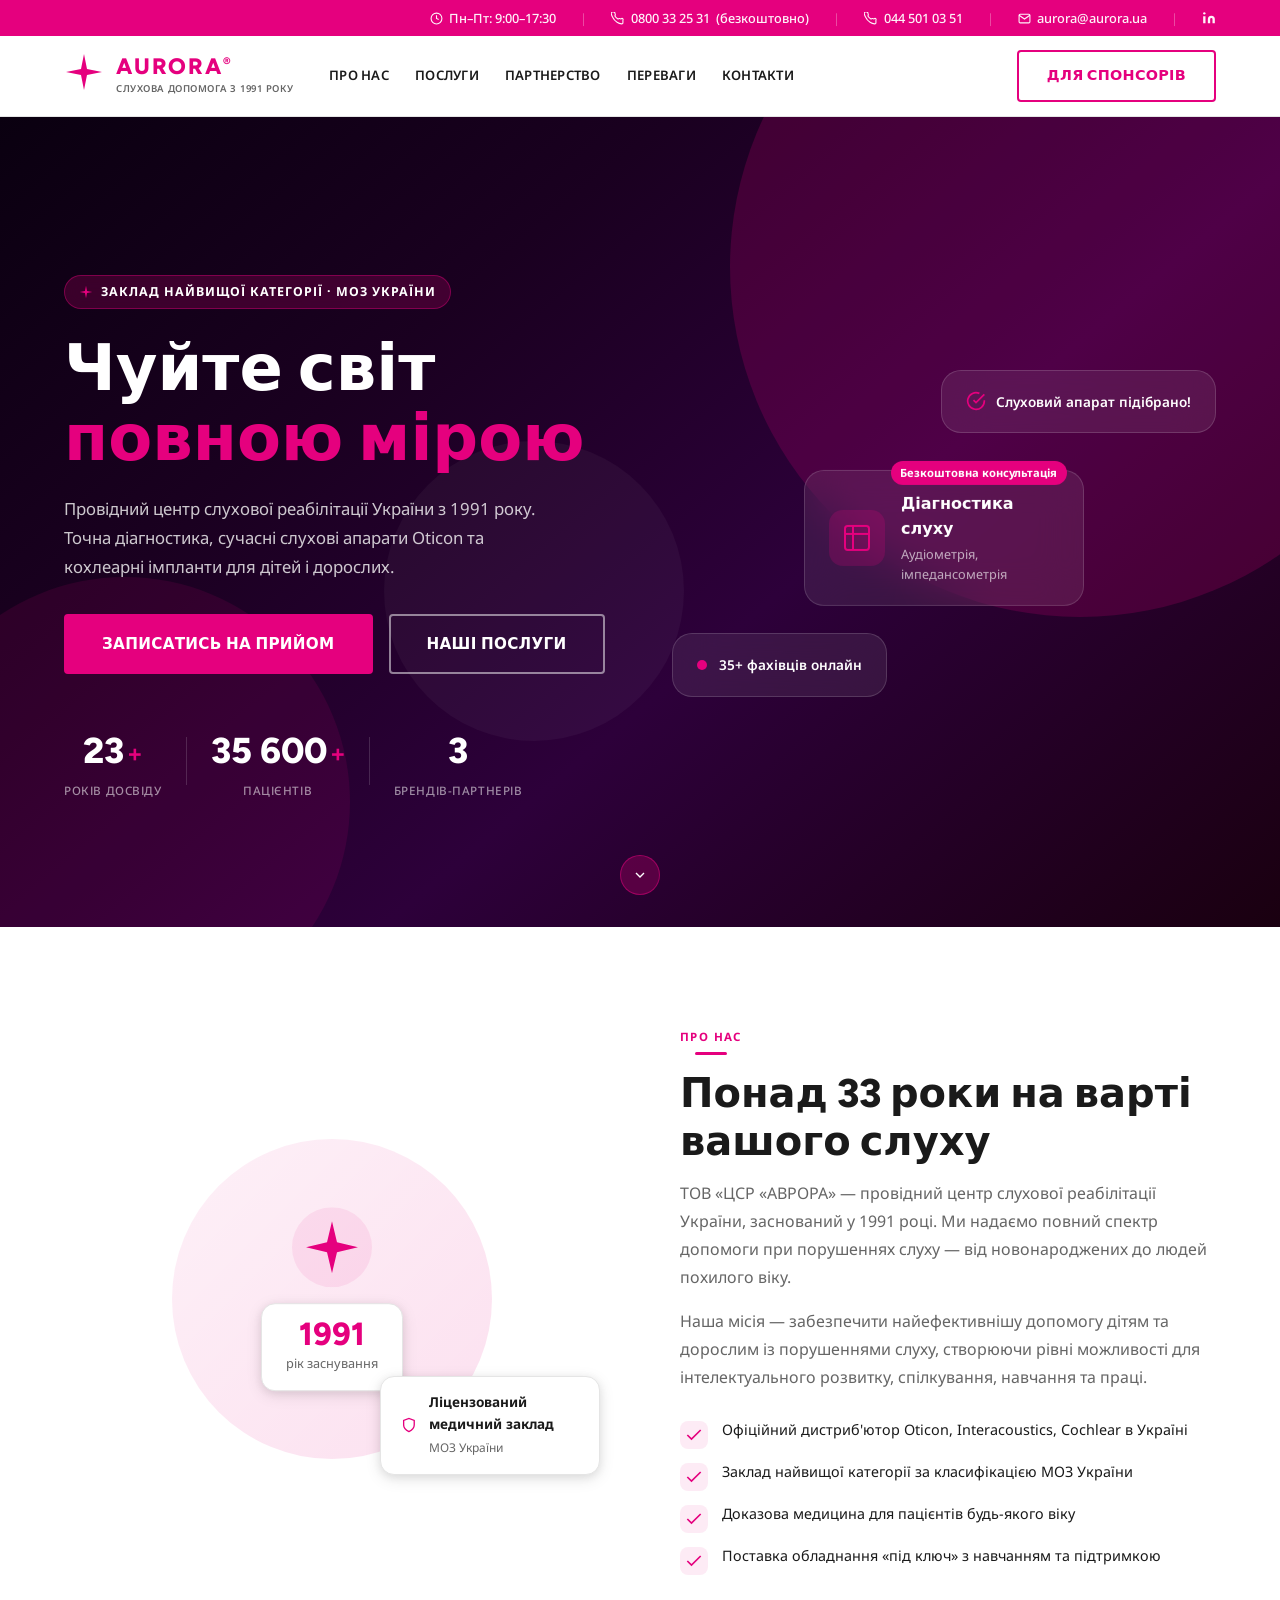
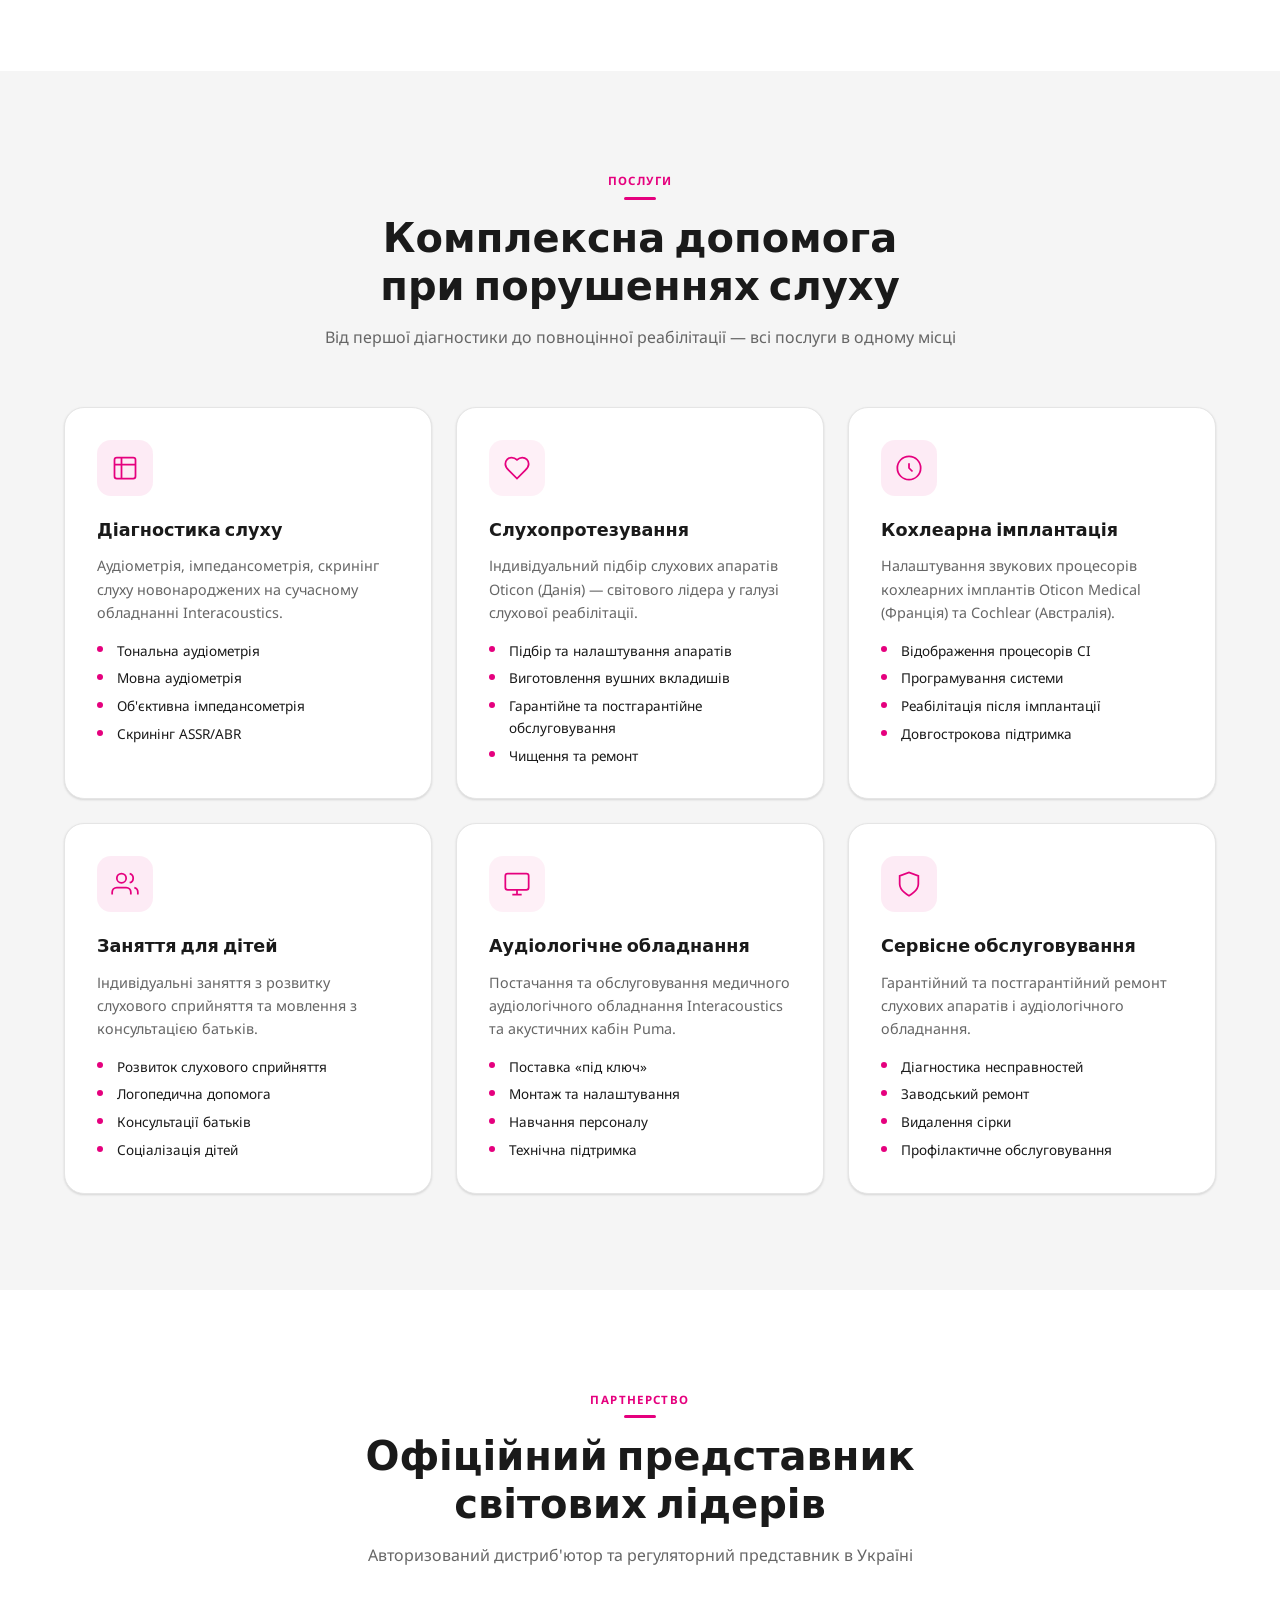
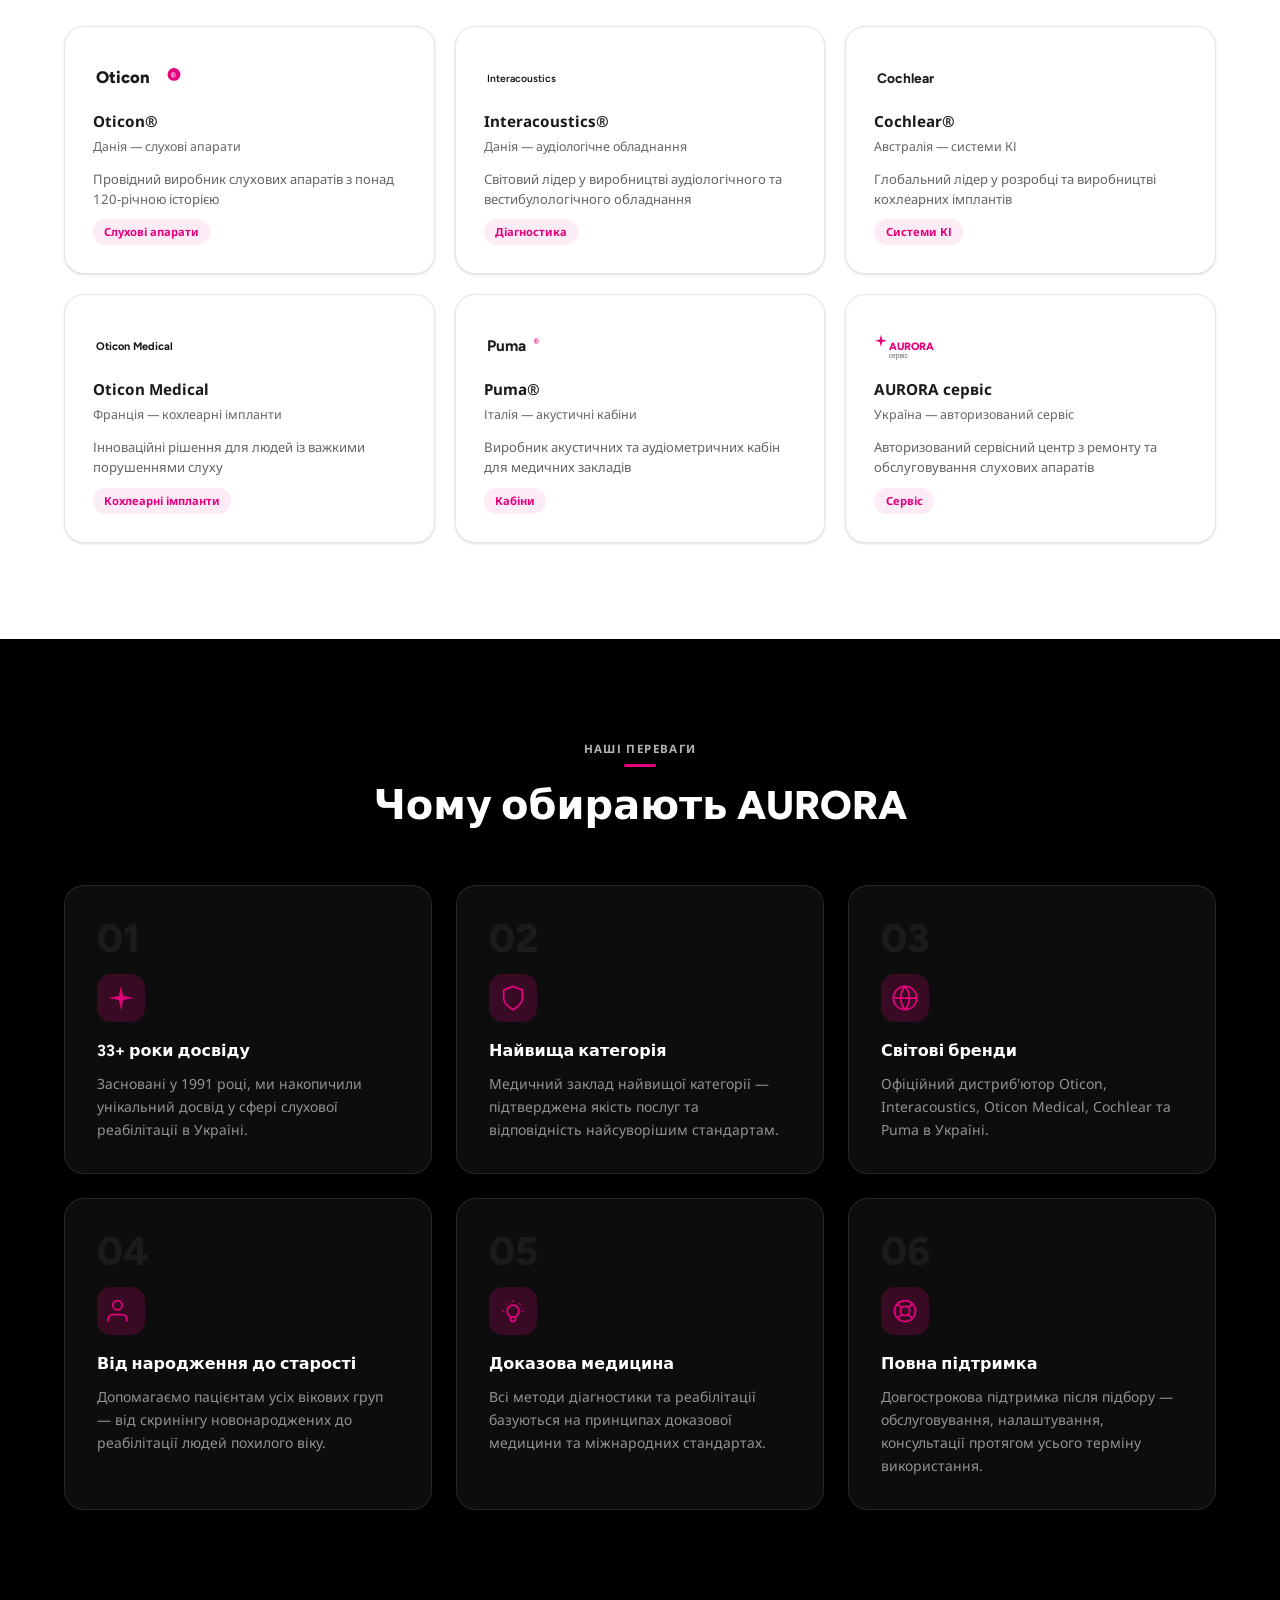
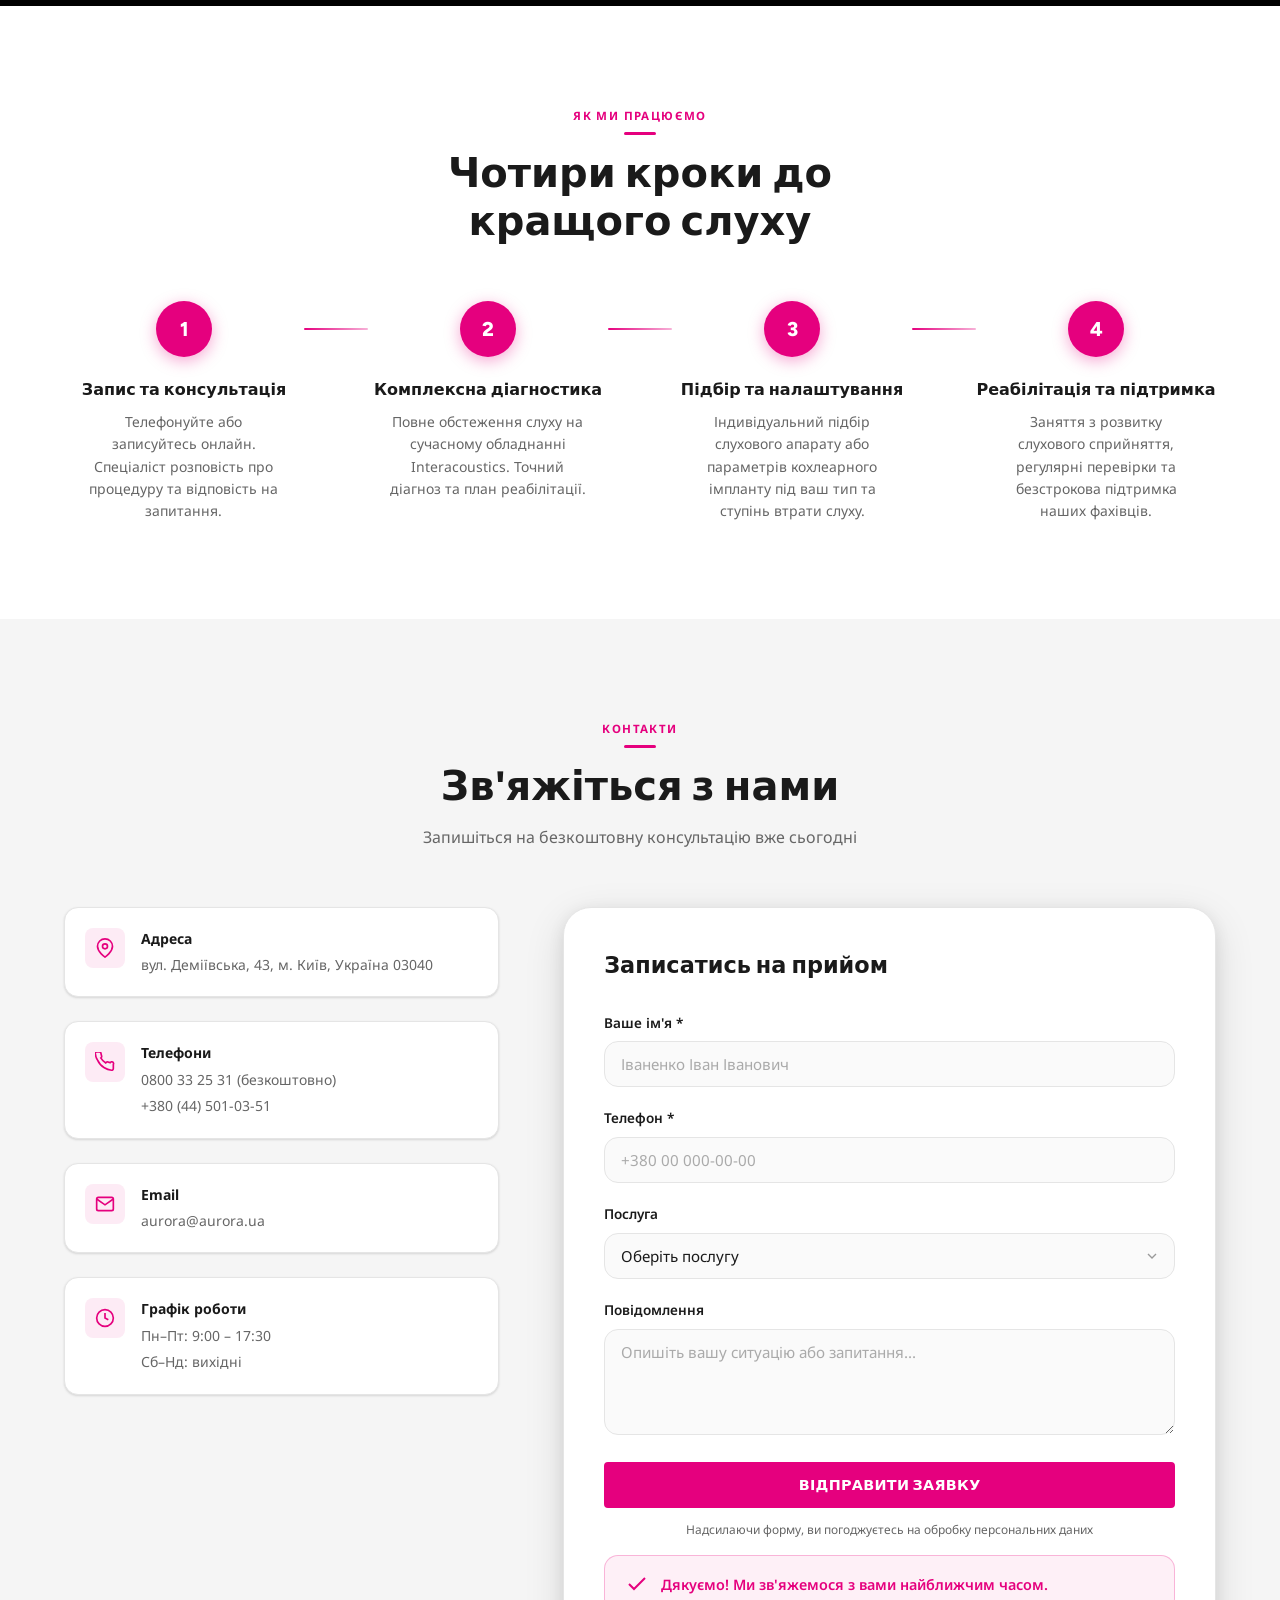
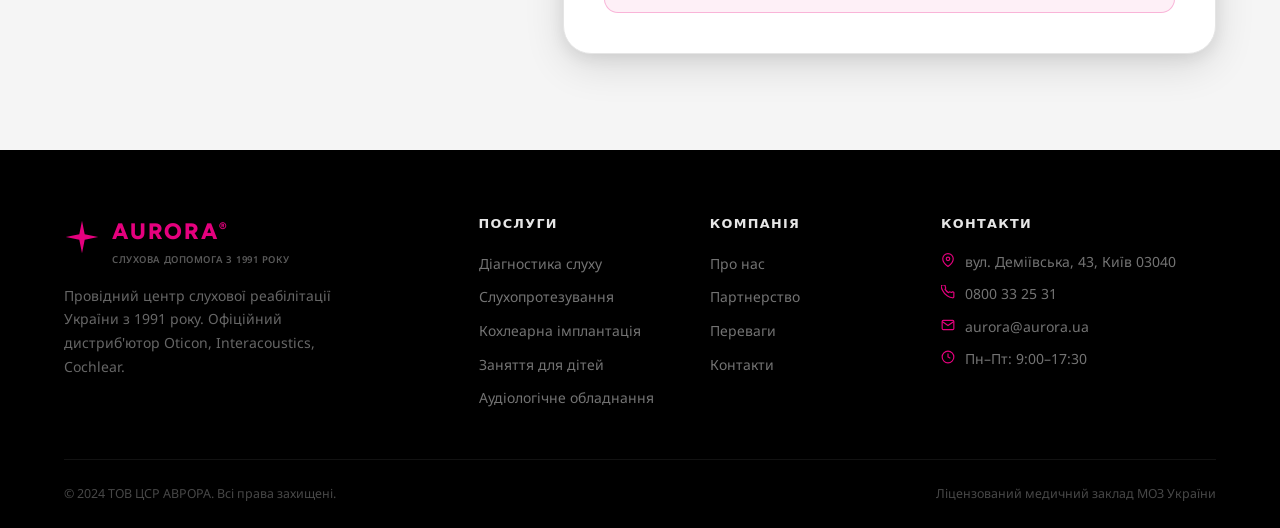
==== commit 700ab4b6: "Redesign website with AURORA magenta branding - Change primary color from teal to magenta (#E5007E) " ====
--- a/website/index.html
+++ b/website/index.html
@@ -15,19 +15,48 @@
 <!-- SKIP LINK -->
 <a href="#main" class="skip-link">Перейти до змісту</a>
 
+<!-- TOP INFO BAR -->
+<div class="topbar">
+  <div class="container topbar__inner">
+    <span class="topbar__item">
+      <svg width="13" height="13" viewBox="0 0 24 24" fill="none" stroke="currentColor" stroke-width="2"><circle cx="12" cy="12" r="10"/><polyline points="12 6 12 12 16 14"/></svg>
+      Пн–Пт: 9:00–17:30
+    </span>
+    <span class="topbar__sep">|</span>
+    <span class="topbar__item">
+      <svg width="13" height="13" viewBox="0 0 24 24" fill="none" stroke="currentColor" stroke-width="2"><path d="M22 16.92v3a2 2 0 01-2.18 2 19.79 19.79 0 01-8.63-3.07A19.5 19.5 0 013.07 9.8 19.79 19.79 0 01.22 1.18 2 2 0 012.18 0h3a2 2 0 012 1.72c.127.96.361 1.903.7 2.81a2 2 0 01-.45 2.11L6.91 7.09a16 16 0 006 6l.56-.56a2 2 0 012.11-.45c.907.339 1.85.573 2.81.7A2 2 0 0122 14.92z"/></svg>
+      <a href="tel:0800332531">0800 33 25 31</a> (безкоштовно)
+    </span>
+    <span class="topbar__sep">|</span>
+    <span class="topbar__item">
+      <svg width="13" height="13" viewBox="0 0 24 24" fill="none" stroke="currentColor" stroke-width="2"><path d="M22 16.92v3a2 2 0 01-2.18 2 19.79 19.79 0 01-8.63-3.07A19.5 19.5 0 013.07 9.8 19.79 19.79 0 01.22 1.18 2 2 0 012.18 0h3a2 2 0 012 1.72c.127.96.361 1.903.7 2.81a2 2 0 01-.45 2.11L6.91 7.09a16 16 0 006 6l.56-.56a2 2 0 012.11-.45c.907.339 1.85.573 2.81.7A2 2 0 0122 14.92z"/></svg>
+      <a href="tel:+380445010351">044 501 03 51</a>
+    </span>
+    <span class="topbar__sep">|</span>
+    <span class="topbar__item">
+      <svg width="13" height="13" viewBox="0 0 24 24" fill="none" stroke="currentColor" stroke-width="2"><path d="M4 4h16c1.1 0 2 .9 2 2v12c0 1.1-.9 2-2 2H4c-1.1 0-2-.9-2-2V6c0-1.1.9-2 2-2z"/><polyline points="22,6 12,13 2,6"/></svg>
+      <a href="mailto:aurora@aurora.ua">aurora@aurora.ua</a>
+    </span>
+    <span class="topbar__sep">|</span>
+    <a class="topbar__item" href="https://www.linkedin.com/company/aurora-ua" target="_blank" rel="noopener" aria-label="LinkedIn">
+      <svg width="14" height="14" viewBox="0 0 24 24" fill="currentColor"><path d="M16 8a6 6 0 016 6v7h-4v-7a2 2 0 00-2-2 2 2 0 00-2 2v7h-4v-7a6 6 0 016-6zM2 9h4v12H2z"/><circle cx="4" cy="4" r="2"/></svg>
+    </a>
+  </div>
+</div>
+
 <!-- HEADER -->
 <header class="header" id="header">
   <div class="container header__inner">
-    <a href="#" class="logo" aria-label="АВРОРА — головна сторінка">
+    <a href="#" class="logo" aria-label="AURORA — головна сторінка">
       <div class="logo__icon">
-        <svg width="36" height="36" viewBox="0 0 36 36" fill="none" aria-hidden="true">
-          <circle cx="18" cy="18" r="18" fill="#0891B2"/>
-          <path d="M18 8C12.477 8 8 12.477 8 18s4.477 10 10 10 10-4.477 10-10S23.523 8 18 8zm0 3a7 7 0 110 14A7 7 0 0118 11zm0 2a5 5 0 100 10A5 5 0 0018 13zm0 2a3 3 0 110 6 3 3 0 010-6z" fill="white"/>
+        <!-- 4-pointed star logo -->
+        <svg width="40" height="40" viewBox="0 0 40 40" fill="none" aria-hidden="true">
+          <path d="M20 2 L23 17 L38 20 L23 23 L20 38 L17 23 L2 20 L17 17 Z" fill="#E5007E"/>
         </svg>
       </div>
       <div class="logo__text">
-        <span class="logo__name">АВРОРА</span>
-        <span class="logo__sub">Центр слухової реабілітації</span>
+        <span class="logo__name">AURORA<sup>®</sup></span>
+        <span class="logo__sub">Слухова допомога з 1991 року</span>
       </div>
     </a>
 
@@ -35,17 +64,14 @@
       <ul class="nav__list">
         <li><a href="#about" class="nav__link">Про нас</a></li>
         <li><a href="#services" class="nav__link">Послуги</a></li>
-        <li><a href="#partners" class="nav__link">Партнери</a></li>
+        <li><a href="#partners" class="nav__link">Партнерство</a></li>
         <li><a href="#why" class="nav__link">Переваги</a></li>
         <li><a href="#contact" class="nav__link">Контакти</a></li>
       </ul>
     </nav>
 
-    <a href="tel:+380509924190" class="btn btn--primary header__cta">
-      <svg width="16" height="16" viewBox="0 0 24 24" fill="none" stroke="currentColor" stroke-width="2" aria-hidden="true">
-        <path d="M22 16.92v3a2 2 0 01-2.18 2 19.79 19.79 0 01-8.63-3.07A19.5 19.5 0 013.07 9.8 19.79 19.79 0 01.22 1.18 2 2 0 012.18 0h3a2 2 0 012 1.72c.127.96.361 1.903.7 2.81a2 2 0 01-.45 2.11L6.91 7.09a16 16 0 006 6l.56-.56a2 2 0 012.11-.45c.907.339 1.85.573 2.81.7A2 2 0 0122 14.92z"/>
-      </svg>
-      +380 50 992-41-90
+    <a href="#contact" class="btn btn--outline header__cta">
+      Для спонсорів
     </a>
 
     <button class="burger" id="burger" aria-label="Відкрити меню" aria-expanded="false" aria-controls="nav">
@@ -65,8 +91,8 @@
   <div class="container hero__inner">
     <div class="hero__content">
       <div class="hero__badge reveal">
-        <svg width="14" height="14" viewBox="0 0 24 24" fill="currentColor" aria-hidden="true"><path d="M12 2l3.09 6.26L22 9.27l-5 4.87 1.18 6.88L12 17.77l-6.18 3.25L7 14.14 2 9.27l6.91-1.01L12 2z"/></svg>
-        Заклад найвищої категорії
+        <svg width="14" height="14" viewBox="0 0 40 40" fill="currentColor" aria-hidden="true"><path d="M20 2 L23 17 L38 20 L23 23 L20 38 L17 23 L2 20 L17 17 Z"/></svg>
+        Заклад найвищої категорії · МОЗ України
       </div>
       <h1 class="hero__title reveal">
         Чуйте світ<br>
@@ -102,7 +128,7 @@
     <div class="hero__visual reveal">
       <div class="hero__card hero__card--main">
         <div class="hero__card-icon">
-          <svg width="32" height="32" viewBox="0 0 24 24" fill="none" stroke="#0891B2" stroke-width="1.5" aria-hidden="true">
+          <svg width="32" height="32" viewBox="0 0 24 24" fill="none" stroke="currentColor" stroke-width="1.5" aria-hidden="true">
             <path d="M9 3H5a2 2 0 00-2 2v4m6-6h10a2 2 0 012 2v4M9 3v18m0 0h10a2 2 0 002-2V9M9 21H5a2 2 0 01-2-2V9m0 0h18"/>
           </svg>
         </div>
@@ -113,7 +139,7 @@
         <span class="hero__card-badge">Безкоштовна консультація</span>
       </div>
       <div class="hero__card hero__card--float1">
-        <svg width="20" height="20" viewBox="0 0 24 24" fill="none" stroke="#22C55E" stroke-width="2" aria-hidden="true"><path d="M22 11.08V12a10 10 0 11-5.93-9.14"/><polyline points="22 4 12 14.01 9 11.01"/></svg>
+        <svg width="20" height="20" viewBox="0 0 24 24" fill="none" stroke="#E5007E" stroke-width="2" aria-hidden="true"><path d="M22 11.08V12a10 10 0 11-5.93-9.14"/><polyline points="22 4 12 14.01 9 11.01"/></svg>
         <span>Слуховий апарат підібрано!</span>
       </div>
       <div class="hero__card hero__card--float2">
@@ -140,8 +166,8 @@
           <div class="about__img-bg"></div>
           <div class="about__img-card">
             <svg width="80" height="80" viewBox="0 0 80 80" fill="none" aria-hidden="true">
-              <circle cx="40" cy="40" r="40" fill="#E0F7FA"/>
-              <path d="M40 20C29 20 20 29 20 40s9 20 20 20 20-9 20-20-9-20-20-20zm0 5a15 15 0 110 30 15 15 0 010-30zm0 5a10 10 0 100 20 10 10 0 000-20zm0 4a6 6 0 110 12A6 6 0 0140 34z" fill="#0891B2"/>
+              <circle cx="40" cy="40" r="40" fill="rgba(229,0,126,.08)"/>
+              <path d="M40 14 L45 35 L66 40 L45 45 L40 66 L35 45 L14 40 L35 35 Z" fill="#E5007E"/>
             </svg>
             <div class="about__img-badge">
               <strong>1991</strong>
@@ -150,7 +176,7 @@
           </div>
         </div>
         <div class="about__cert">
-          <svg width="24" height="24" viewBox="0 0 24 24" fill="none" stroke="#22C55E" stroke-width="2" aria-hidden="true"><path d="M12 22s8-4 8-10V5l-8-3-8 3v7c0 6 8 10 8 10z"/></svg>
+          <svg width="24" height="24" viewBox="0 0 24 24" fill="none" stroke="#E5007E" stroke-width="2" aria-hidden="true"><path d="M12 22s8-4 8-10V5l-8-3-8 3v7c0 6 8 10 8 10z"/></svg>
           <div>
             <strong>Ліцензований медичний заклад</strong>
             <span>МОЗ України</span>
@@ -171,25 +197,25 @@
         <div class="about__features">
           <div class="about__feature">
             <div class="about__feature-icon">
-              <svg width="20" height="20" viewBox="0 0 24 24" fill="none" stroke="currentColor" stroke-width="2"><polyline points="22 4 12 14.01 9 11.01"/><path d="M22 4L12 14.01 9 11.01"/></svg>
+              <svg width="20" height="20" viewBox="0 0 24 24" fill="none" stroke="currentColor" stroke-width="2"><polyline points="20 6 9 17 4 12"/></svg>
             </div>
             <span>Офіційний дистриб'ютор Oticon, Interacoustics, Cochlear в Україні</span>
           </div>
           <div class="about__feature">
             <div class="about__feature-icon">
-              <svg width="20" height="20" viewBox="0 0 24 24" fill="none" stroke="currentColor" stroke-width="2"><polyline points="22 4 12 14.01 9 11.01"/></svg>
+              <svg width="20" height="20" viewBox="0 0 24 24" fill="none" stroke="currentColor" stroke-width="2"><polyline points="20 6 9 17 4 12"/></svg>
             </div>
             <span>Заклад найвищої категорії за класифікацією МОЗ України</span>
           </div>
           <div class="about__feature">
             <div class="about__feature-icon">
-              <svg width="20" height="20" viewBox="0 0 24 24" fill="none" stroke="currentColor" stroke-width="2"><polyline points="22 4 12 14.01 9 11.01"/></svg>
+              <svg width="20" height="20" viewBox="0 0 24 24" fill="none" stroke="currentColor" stroke-width="2"><polyline points="20 6 9 17 4 12"/></svg>
             </div>
             <span>Доказова медицина для пацієнтів будь-якого віку</span>
           </div>
           <div class="about__feature">
             <div class="about__feature-icon">
-              <svg width="20" height="20" viewBox="0 0 24 24" fill="none" stroke="currentColor" stroke-width="2"><polyline points="22 4 12 14.01 9 11.01"/></svg>
+              <svg width="20" height="20" viewBox="0 0 24 24" fill="none" stroke="currentColor" stroke-width="2"><polyline points="20 6 9 17 4 12"/></svg>
             </div>
             <span>Поставка обладнання «під ключ» з навчанням та підтримкою</span>
           </div>
@@ -302,7 +328,7 @@
 <section class="partners section" id="partners">
   <div class="container">
     <div class="section__header reveal">
-      <div class="section__label">Партнери</div>
+      <div class="section__label">Партнерство</div>
       <h2 class="section__title">Офіційний представник<br>світових лідерів</h2>
       <p class="section__desc">Авторизований дистриб'ютор та регуляторний представник в Україні</p>
     </div>
@@ -311,8 +337,10 @@
 
       <div class="partner-card">
         <div class="partner-card__logo">
-          <svg width="60" height="40" viewBox="0 0 120 40" aria-label="Oticon" role="img">
-            <text x="10" y="30" font-family="Figtree,sans-serif" font-weight="700" font-size="28" fill="#0891B2">Oticon</text>
+          <svg width="90" height="36" viewBox="0 0 140 36" aria-label="Oticon" role="img">
+            <text x="4" y="27" font-family="Figtree,sans-serif" font-weight="800" font-size="26" fill="#1A1A1A">Oticon</text>
+            <circle cx="126" cy="14" r="10" fill="#E5007E"/>
+            <text x="121" y="19" font-family="sans-serif" font-size="11" fill="white" font-weight="700">®</text>
           </svg>
         </div>
         <div class="partner-card__info">
@@ -325,8 +353,8 @@
 
       <div class="partner-card">
         <div class="partner-card__logo">
-          <svg width="80" height="40" viewBox="0 0 160 40" aria-label="Interacoustics" role="img">
-            <text x="5" y="28" font-family="Figtree,sans-serif" font-weight="600" font-size="17" fill="#134E4A">Interacoustics</text>
+          <svg width="130" height="36" viewBox="0 0 200 36" aria-label="Interacoustics" role="img">
+            <text x="4" y="26" font-family="Figtree,sans-serif" font-weight="600" font-size="16" fill="#1A1A1A">Interacoustics</text>
           </svg>
         </div>
         <div class="partner-card__info">
@@ -339,8 +367,22 @@
 
       <div class="partner-card">
         <div class="partner-card__logo">
-          <svg width="90" height="40" viewBox="0 0 180 40" aria-label="Oticon Medical" role="img">
-            <text x="5" y="28" font-family="Figtree,sans-serif" font-weight="600" font-size="16" fill="#0891B2">Oticon Medical</text>
+          <svg width="100" height="36" viewBox="0 0 160 36" aria-label="Cochlear" role="img">
+            <text x="4" y="27" font-family="Figtree,sans-serif" font-weight="700" font-size="22" fill="#1A1A1A">Cochlear</text>
+          </svg>
+        </div>
+        <div class="partner-card__info">
+          <strong>Cochlear®</strong>
+          <span>Австралія — системи КІ</span>
+        </div>
+        <p class="partner-card__desc">Глобальний лідер у розробці та виробництві кохлеарних імплантів</p>
+        <div class="partner-card__badge">Системи КІ</div>
+      </div>
+
+      <div class="partner-card">
+        <div class="partner-card__logo">
+          <svg width="130" height="36" viewBox="0 0 200 36" aria-label="Oticon Medical" role="img">
+            <text x="4" y="26" font-family="Figtree,sans-serif" font-weight="700" font-size="17" fill="#1A1A1A">Oticon Medical</text>
           </svg>
         </div>
         <div class="partner-card__info">
@@ -353,22 +395,9 @@
 
       <div class="partner-card">
         <div class="partner-card__logo">
-          <svg width="80" height="40" viewBox="0 0 160 40" aria-label="Cochlear" role="img">
-            <text x="5" y="28" font-family="Figtree,sans-serif" font-weight="700" font-size="22" fill="#22C55E">Cochlear</text>
-          </svg>
-        </div>
-        <div class="partner-card__info">
-          <strong>Cochlear®</strong>
-          <span>Австралія — системи КІ</span>
-        </div>
-        <p class="partner-card__desc">Глобальний лідер у розробці та виробництві кохлеарних імплантів</p>
-        <div class="partner-card__badge">Системи КІ</div>
-      </div>
-
-      <div class="partner-card">
-        <div class="partner-card__logo">
-          <svg width="60" height="40" viewBox="0 0 120 40" aria-label="Puma" role="img">
-            <text x="10" y="28" font-family="Figtree,sans-serif" font-weight="700" font-size="24" fill="#F59E0B">Puma®</text>
+          <svg width="70" height="36" viewBox="0 0 110 36" aria-label="Puma" role="img">
+            <text x="4" y="27" font-family="Figtree,sans-serif" font-weight="700" font-size="24" fill="#1A1A1A">Puma</text>
+            <text x="78" y="16" font-family="sans-serif" font-size="11" fill="#E5007E" font-weight="700">®</text>
           </svg>
         </div>
         <div class="partner-card__info">
@@ -377,6 +406,22 @@
         </div>
         <p class="partner-card__desc">Виробник акустичних та аудіометричних кабін для медичних закладів</p>
         <div class="partner-card__badge">Кабіни</div>
+      </div>
+
+      <div class="partner-card">
+        <div class="partner-card__logo">
+          <svg width="120" height="36" viewBox="0 0 180 36" aria-label="AURORA сервіс" role="img">
+            <path d="M14 10 L17 21 L28 24 L17 27 L14 38 L11 27 L0 24 L11 21 Z" fill="#E5007E" transform="scale(0.65) translate(2, -6)"/>
+            <text x="22" y="26" font-family="Figtree,sans-serif" font-weight="800" font-size="16" fill="#E5007E">AURORA</text>
+            <text x="22" y="38" font-family="Figtree,sans-serif" font-weight="500" font-size="10" fill="#666">сервіс</text>
+          </svg>
+        </div>
+        <div class="partner-card__info">
+          <strong>AURORA сервіс</strong>
+          <span>Україна — авторизований сервіс</span>
+        </div>
+        <p class="partner-card__desc">Авторизований сервісний центр з ремонту та обслуговування слухових апаратів</p>
+        <div class="partner-card__badge">Сервіс</div>
       </div>
 
     </div>
@@ -388,7 +433,7 @@
   <div class="container">
     <div class="section__header section__header--light reveal">
       <div class="section__label section__label--light">Наші переваги</div>
-      <h2 class="section__title section__title--light">Чому обирають АВРОРА</h2>
+      <h2 class="section__title section__title--light">Чому обирають AURORA</h2>
     </div>
 
     <div class="why__grid">
@@ -396,7 +441,7 @@
       <div class="why-card reveal">
         <div class="why-card__num">01</div>
         <div class="why-card__icon">
-          <svg width="28" height="28" viewBox="0 0 24 24" fill="none" stroke="currentColor" stroke-width="1.5"><path d="M12 2l3.09 6.26L22 9.27l-5 4.87 1.18 6.88L12 17.77l-6.18 3.25L7 14.14 2 9.27l6.91-1.01L12 2z"/></svg>
+          <svg width="28" height="28" viewBox="0 0 40 40" fill="currentColor" aria-hidden="true"><path d="M20 2 L23 17 L38 20 L23 23 L20 38 L17 23 L2 20 L17 17 Z"/></svg>
         </div>
         <h3 class="why-card__title">33+ роки досвіду</h3>
         <p class="why-card__desc">Засновані у 1991 році, ми накопичили унікальний досвід у сфері слухової реабілітації в Україні.</p>
@@ -512,7 +557,7 @@
           </div>
           <div>
             <strong>Адреса</strong>
-            <span>вул. Деміївська, 14, Київ, Україна</span>
+            <span>вул. Деміївська, 43, м. Київ, Україна 03040</span>
           </div>
         </div>
         <div class="contact__item">
@@ -521,9 +566,8 @@
           </div>
           <div>
             <strong>Телефони</strong>
-            <a href="tel:+380445010352">+380 (44) 501-03-52</a>
-            <a href="tel:+380509924190">+380 (50) 992-41-90</a>
-            <a href="tel:+380501734310">+380 (50) 173-43-10</a>
+            <a href="tel:0800332531">0800 33 25 31 (безкоштовно)</a>
+            <a href="tel:+380445010351">+380 (44) 501-03-51</a>
           </div>
         </div>
         <div class="contact__item">
@@ -532,7 +576,7 @@
           </div>
           <div>
             <strong>Email</strong>
-            <a href="mailto:sales@aurora.ua">sales@aurora.ua</a>
+            <a href="mailto:aurora@aurora.ua">aurora@aurora.ua</a>
           </div>
         </div>
         <div class="contact__item">
@@ -592,16 +636,15 @@
   <div class="container">
     <div class="footer__inner">
       <div class="footer__brand">
-        <a href="#" class="logo logo--light" aria-label="АВРОРА">
+        <a href="#" class="logo" aria-label="AURORA">
           <div class="logo__icon">
-            <svg width="32" height="32" viewBox="0 0 36 36" fill="none" aria-hidden="true">
-              <circle cx="18" cy="18" r="18" fill="#0891B2"/>
-              <path d="M18 8C12.477 8 8 12.477 8 18s4.477 10 10 10 10-4.477 10-10S23.523 8 18 8zm0 3a7 7 0 110 14A7 7 0 0118 11zm0 2a5 5 0 100 10A5 5 0 0018 13zm0 2a3 3 0 110 6 3 3 0 010-6z" fill="white"/>
+            <svg width="36" height="36" viewBox="0 0 40 40" fill="none" aria-hidden="true">
+              <path d="M20 2 L23 17 L38 20 L23 23 L20 38 L17 23 L2 20 L17 17 Z" fill="#E5007E"/>
             </svg>
           </div>
           <div class="logo__text">
-            <span class="logo__name">АВРОРА</span>
-            <span class="logo__sub">ТОВ ЦСР АВРОРА</span>
+            <span class="footer__logo-name">AURORA<sup style="font-size:.55em;vertical-align:super">®</sup></span>
+            <span class="footer__logo-sub">Слухова допомога з 1991 року</span>
           </div>
         </a>
         <p class="footer__desc">Провідний центр слухової реабілітації України з 1991 року. Офіційний дистриб'ютор Oticon, Interacoustics, Cochlear.</p>
@@ -622,7 +665,7 @@
         <h4 class="footer__col-title">Компанія</h4>
         <ul class="footer__links">
           <li><a href="#about">Про нас</a></li>
-          <li><a href="#partners">Партнери</a></li>
+          <li><a href="#partners">Партнерство</a></li>
           <li><a href="#why">Переваги</a></li>
           <li><a href="#contact">Контакти</a></li>
         </ul>
@@ -633,15 +676,15 @@
         <ul class="footer__contacts">
           <li>
             <svg width="14" height="14" viewBox="0 0 24 24" fill="none" stroke="currentColor" stroke-width="2" aria-hidden="true"><path d="M21 10c0 7-9 13-9 13s-9-6-9-13a9 9 0 0118 0z"/><circle cx="12" cy="10" r="3"/></svg>
-            вул. Деміївська, 14, Київ
+            вул. Деміївська, 43, Київ 03040
           </li>
           <li>
             <svg width="14" height="14" viewBox="0 0 24 24" fill="none" stroke="currentColor" stroke-width="2" aria-hidden="true"><path d="M22 16.92v3a2 2 0 01-2.18 2 19.79 19.79 0 01-8.63-3.07A19.5 19.5 0 013.07 9.8 19.79 19.79 0 01.22 1.18 2 2 0 012.18 0h3a2 2 0 012 1.72c.127.96.361 1.903.7 2.81a2 2 0 01-.45 2.11L6.91 7.09a16 16 0 006 6l.56-.56a2 2 0 012.11-.45c.907.339 1.85.573 2.81.7A2 2 0 0122 14.92z"/></svg>
-            <a href="tel:+380509924190">+380 50 992-41-90</a>
+            <a href="tel:0800332531">0800 33 25 31</a>
           </li>
           <li>
             <svg width="14" height="14" viewBox="0 0 24 24" fill="none" stroke="currentColor" stroke-width="2" aria-hidden="true"><path d="M4 4h16c1.1 0 2 .9 2 2v12c0 1.1-.9 2-2 2H4c-1.1 0-2-.9-2-2V6c0-1.1.9-2 2-2z"/><polyline points="22,6 12,13 2,6"/></svg>
-            <a href="mailto:sales@aurora.ua">sales@aurora.ua</a>
+            <a href="mailto:aurora@aurora.ua">aurora@aurora.ua</a>
           </li>
           <li>
             <svg width="14" height="14" viewBox="0 0 24 24" fill="none" stroke="currentColor" stroke-width="2" aria-hidden="true"><circle cx="12" cy="12" r="10"/><polyline points="12 6 12 12 16 14"/></svg>
@@ -658,6 +701,11 @@
   </div>
 </footer>
 
+<!-- SCROLL TO TOP -->
+<button class="scroll-top" id="scrollTop" aria-label="Повернутись до початку">
+  <svg width="20" height="20" viewBox="0 0 24 24" fill="none" stroke="currentColor" stroke-width="2.5"><polyline points="18 15 12 9 6 15"/></svg>
+</button>
+
 <script src="js/main.js"></script>
 </body>
 </html>
--- a/website/css/style.css
+++ b/website/css/style.css
@@ -1,30 +1,30 @@
 /* ============================================
-   АВРОРА — Design System (UI UX Pro Max)
-   Primary: #0891B2 | CTA: #22C55E | BG: #F0FDFA | Text: #134E4A
+   АВРОРА — Design System
+   Primary: #E5007E (magenta) | BG: #FFFFFF | Text: #1A1A1A
    Fonts: Figtree (headings) / Noto Sans (body)
    ============================================ */
 
 *, *::before, *::after { box-sizing: border-box; margin: 0; padding: 0; }
 
 :root {
-  --c-primary:    #0891B2;
-  --c-primary-d:  #0E7490;
-  --c-secondary:  #22D3EE;
-  --c-cta:        #22C55E;
-  --c-cta-d:      #16A34A;
-  --c-bg:         #F0FDFA;
-  --c-bg-alt:     #F8FFFE;
-  --c-text:       #134E4A;
-  --c-text-muted: #5EADA7;
+  --c-primary:    #E5007E;
+  --c-primary-d:  #C4006C;
+  --c-secondary:  #FF4DA6;
+  --c-cta:        #E5007E;
+  --c-cta-d:      #C4006C;
+  --c-bg:         #FFFFFF;
+  --c-bg-alt:     #F5F5F5;
+  --c-text:       #1A1A1A;
+  --c-text-muted: #666666;
   --c-white:      #FFFFFF;
-  --c-dark:       #0D2B2A;
-  --c-border:     #CCEFEF;
+  --c-dark:       #000000;
+  --c-border:     #E5E5E5;
   --c-card:       #FFFFFF;
 
-  --shadow-sm:  0 1px 3px rgba(8,145,178,.08), 0 1px 2px rgba(8,145,178,.06);
-  --shadow-md:  0 4px 16px rgba(8,145,178,.12), 0 2px 8px rgba(8,145,178,.08);
-  --shadow-lg:  0 12px 40px rgba(8,145,178,.16), 0 4px 16px rgba(8,145,178,.10);
-  --shadow-xl:  0 24px 64px rgba(8,145,178,.18);
+  --shadow-sm:  0 1px 3px rgba(0,0,0,.08), 0 1px 2px rgba(0,0,0,.06);
+  --shadow-md:  0 4px 16px rgba(0,0,0,.10), 0 2px 8px rgba(0,0,0,.07);
+  --shadow-lg:  0 12px 40px rgba(0,0,0,.12), 0 4px 16px rgba(0,0,0,.08);
+  --shadow-xl:  0 24px 64px rgba(0,0,0,.15);
 
   --radius-sm:  8px;
   --radius-md:  14px;
@@ -70,37 +70,60 @@
 /* ── BUTTONS ── */
 .btn {
   display: inline-flex; align-items: center; gap: .5rem;
-  padding: .75rem 1.5rem; border-radius: var(--radius-full);
-  font-family: var(--font-head); font-weight: 600; font-size: .95rem;
+  padding: .75rem 1.75rem; border-radius: 4px;
+  font-family: var(--font-head); font-weight: 700; font-size: .9rem;
   text-decoration: none; border: 2px solid transparent;
   cursor: pointer; transition: all var(--transition-md);
-  white-space: nowrap; min-height: 44px;
+  white-space: nowrap; min-height: 44px; letter-spacing: .02em;
+  text-transform: uppercase;
 }
 .btn:focus-visible { outline: 3px solid var(--c-primary); outline-offset: 3px; }
 
-.btn--primary { background: var(--c-primary); color: #fff; }
-.btn--primary:hover { background: var(--c-primary-d); transform: translateY(-1px); box-shadow: var(--shadow-md); }
-
-.btn--cta { background: var(--c-cta); color: #fff; }
-.btn--cta:hover { background: var(--c-cta-d); transform: translateY(-2px); box-shadow: 0 8px 24px rgba(34,197,94,.35); }
+.btn--primary { background: #1A1A1A; color: #fff; border-color: #1A1A1A; }
+.btn--primary:hover { background: var(--c-primary); border-color: var(--c-primary); transform: translateY(-1px); box-shadow: var(--shadow-md); }
+
+.btn--cta { background: var(--c-primary); color: #fff; border-color: var(--c-primary); }
+.btn--cta:hover { background: var(--c-primary-d); border-color: var(--c-primary-d); transform: translateY(-2px); box-shadow: 0 8px 24px rgba(229,0,126,.35); }
+.btn--cta .btn-arrow { display: inline-flex; align-items: center; justify-content: center; width: 22px; height: 22px; border-radius: 50%; background: rgba(255,255,255,.25); margin-left: .25rem; }
+
+.btn--outline { background: transparent; color: var(--c-primary); border-color: var(--c-primary); }
+.btn--outline:hover { background: var(--c-primary); color: #fff; }
 
 .btn--ghost { background: transparent; color: var(--c-white); border-color: rgba(255,255,255,.5); }
 .btn--ghost:hover { background: rgba(255,255,255,.12); border-color: #fff; }
 
-.btn--lg { padding: 1rem 2rem; font-size: 1rem; }
+.btn--lg { padding: 1rem 2.25rem; font-size: .95rem; }
 .btn--full { width: 100%; justify-content: center; }
+
+/* ── TOP INFO BAR ── */
+.topbar {
+  background: var(--c-primary); color: #fff;
+  padding: .5rem 0; font-size: .8rem;
+}
+.topbar__inner {
+  display: flex; align-items: center; justify-content: flex-end; gap: 1.5rem;
+  flex-wrap: wrap;
+}
+.topbar__item {
+  display: flex; align-items: center; gap: .4rem;
+  color: rgba(255,255,255,.95); text-decoration: none; font-weight: 500;
+}
+.topbar__item svg { flex-shrink: 0; }
+.topbar__item a { color: rgba(255,255,255,.95); text-decoration: none; }
+.topbar__item a:hover { color: #fff; text-decoration: underline; }
+.topbar__sep { color: rgba(255,255,255,.3); }
 
 /* ── HEADER ── */
 .header {
   position: sticky; top: 0; z-index: 100;
-  background: rgba(255,255,255,.9);
+  background: rgba(255,255,255,.97);
   backdrop-filter: blur(16px) saturate(1.5);
   border-bottom: 1px solid var(--c-border);
   transition: box-shadow var(--transition);
 }
 .header.scrolled { box-shadow: var(--shadow-md); }
 .header__inner {
-  display: flex; align-items: center; gap: 2rem;
+  display: flex; align-items: center; gap: 1.5rem;
   padding-top: .875rem; padding-bottom: .875rem;
 }
 
@@ -108,22 +131,27 @@
 .logo { display: flex; align-items: center; gap: .75rem; text-decoration: none; flex-shrink: 0; }
 .logo__icon { flex-shrink: 0; }
 .logo__text { display: flex; flex-direction: column; }
-.logo__name { font-family: var(--font-head); font-weight: 800; font-size: 1.25rem; color: var(--c-primary); letter-spacing: .05em; line-height: 1; }
-.logo__sub { font-size: .65rem; color: var(--c-text-muted); font-weight: 500; margin-top: 2px; }
-.logo--light .logo__name { color: #fff; }
+.logo__name {
+  font-family: var(--font-head); font-weight: 800; font-size: 1.4rem;
+  color: var(--c-primary); letter-spacing: .08em; line-height: 1;
+}
+.logo__name sup { font-size: .55em; vertical-align: super; }
+.logo__sub { font-size: .6rem; color: var(--c-text-muted); font-weight: 600; margin-top: 2px; letter-spacing: .06em; text-transform: uppercase; }
+.logo--light .logo__name { color: var(--c-primary); }
 .logo--light .logo__sub { color: rgba(255,255,255,.6); }
 
 /* ── NAV ── */
 .nav { flex: 1; }
-.nav__list { display: flex; list-style: none; gap: .25rem; }
+.nav__list { display: flex; list-style: none; gap: .125rem; }
 .nav__link {
-  display: block; padding: .5rem .875rem; border-radius: var(--radius-full);
-  font-weight: 500; font-size: .9rem; color: var(--c-text);
+  display: block; padding: .5rem .75rem; border-radius: 4px;
+  font-weight: 600; font-size: .82rem; color: var(--c-text);
   text-decoration: none; transition: all var(--transition);
-}
-.nav__link:hover { background: var(--c-bg); color: var(--c-primary); }
+  letter-spacing: .02em; text-transform: uppercase;
+}
+.nav__link:hover { color: var(--c-primary); }
 .nav__link:focus-visible { outline: 3px solid var(--c-primary); outline-offset: 2px; }
-.nav__link.active { background: rgba(8,145,178,.08); color: var(--c-primary); font-weight: 600; }
+.nav__link.active { color: var(--c-primary); }
 
 .form__input.error, .form__select.error { border-color: #EF4444; box-shadow: 0 0 0 3px rgba(239,68,68,.12); }
 
@@ -145,17 +173,17 @@
 /* ── HERO ── */
 .hero {
   position: relative; overflow: hidden;
-  background: linear-gradient(135deg, #0C4A6E 0%, #0891B2 40%, #06B6D4 70%, #134E4A 100%);
-  min-height: 100vh; display: flex; flex-direction: column;
+  background: linear-gradient(140deg, #0a0010 0%, #1a0020 30%, #2d003a 60%, #1a0010 100%);
+  min-height: 90vh; display: flex; flex-direction: column;
 }
 .hero__bg { position: absolute; inset: 0; pointer-events: none; overflow: hidden; }
 .hero__orb {
   position: absolute; border-radius: 50%;
   animation: orb-float 8s ease-in-out infinite;
 }
-.hero__orb--1 { width: 600px; height: 600px; background: rgba(34,211,238,.12); top: -200px; right: -100px; animation-delay: 0s; }
-.hero__orb--2 { width: 400px; height: 400px; background: rgba(34,197,94,.08); bottom: -100px; left: -100px; animation-delay: -3s; }
-.hero__orb--3 { width: 300px; height: 300px; background: rgba(255,255,255,.06); top: 40%; left: 30%; animation-delay: -6s; }
+.hero__orb--1 { width: 700px; height: 700px; background: rgba(229,0,126,.18); top: -200px; right: -150px; animation-delay: 0s; }
+.hero__orb--2 { width: 450px; height: 450px; background: rgba(229,0,126,.10); bottom: -100px; left: -100px; animation-delay: -3s; }
+.hero__orb--3 { width: 300px; height: 300px; background: rgba(255,255,255,.04); top: 40%; left: 30%; animation-delay: -6s; }
 
 @keyframes orb-float {
   0%, 100% { transform: translate(0, 0) scale(1); }
@@ -172,13 +200,13 @@
 
 .hero__badge {
   display: inline-flex; align-items: center; gap: .5rem;
-  background: rgba(255,255,255,.15); backdrop-filter: blur(8px);
-  border: 1px solid rgba(255,255,255,.25);
+  background: rgba(229,0,126,.2); backdrop-filter: blur(8px);
+  border: 1px solid rgba(229,0,126,.4);
   color: #fff; padding: .375rem .875rem; border-radius: var(--radius-full);
-  font-size: .8rem; font-weight: 600; letter-spacing: .05em;
+  font-size: .78rem; font-weight: 700; letter-spacing: .08em; text-transform: uppercase;
   margin-bottom: 1.5rem; width: fit-content;
 }
-.hero__badge svg { color: #FCD34D; }
+.hero__badge svg { color: var(--c-primary); }
 
 .hero__title {
   font-family: var(--font-head); font-weight: 800;
@@ -186,27 +214,26 @@
   margin-bottom: 1.25rem;
 }
 .hero__title-accent {
-  background: linear-gradient(90deg, #67E8F9, #22D3EE, #A7F3D0);
-  -webkit-background-clip: text; -webkit-text-fill-color: transparent;
-  background-clip: text;
-}
-
-.hero__desc { color: rgba(255,255,255,.85); font-size: 1.1rem; line-height: 1.7; margin-bottom: 2rem; max-width: 480px; }
+  color: var(--c-primary);
+  -webkit-text-fill-color: var(--c-primary);
+}
+
+.hero__desc { color: rgba(255,255,255,.78); font-size: 1.05rem; line-height: 1.75; margin-bottom: 2rem; max-width: 480px; }
 
 .hero__actions { display: flex; gap: 1rem; flex-wrap: wrap; margin-bottom: 3rem; }
 
 .hero__stats { display: flex; align-items: center; gap: 1.5rem; }
 .hero__stat { text-align: center; }
 .hero__stat-num { font-family: var(--font-head); font-weight: 800; font-size: 2.25rem; color: #fff; }
-.hero__stat-unit { font-weight: 700; font-size: 1.5rem; color: var(--c-secondary); }
-.hero__stat-label { display: block; font-size: .75rem; color: rgba(255,255,255,.65); font-weight: 500; margin-top: .125rem; }
-.hero__stat-divider { width: 1px; height: 48px; background: rgba(255,255,255,.2); }
+.hero__stat-unit { font-weight: 700; font-size: 1.5rem; color: var(--c-primary); }
+.hero__stat-label { display: block; font-size: .73rem; color: rgba(255,255,255,.55); font-weight: 500; margin-top: .125rem; text-transform: uppercase; letter-spacing: .05em; }
+.hero__stat-divider { width: 1px; height: 48px; background: rgba(255,255,255,.15); }
 
 /* ── HERO VISUAL ── */
-.hero__visual { position: relative; height: 400px; }
+.hero__visual { position: relative; height: 420px; }
 .hero__card {
-  position: absolute; background: rgba(255,255,255,.12);
-  backdrop-filter: blur(16px); border: 1px solid rgba(255,255,255,.25);
+  position: absolute; background: rgba(255,255,255,.08);
+  backdrop-filter: blur(20px); border: 1px solid rgba(255,255,255,.15);
   border-radius: var(--radius-lg); padding: 1.25rem 1.5rem;
   color: #fff; animation: card-float 6s ease-in-out infinite;
 }
@@ -217,15 +244,15 @@
 }
 .hero__card-icon {
   width: 56px; height: 56px; border-radius: var(--radius-md);
-  background: rgba(255,255,255,.15); display: flex; align-items: center; justify-content: center;
+  background: rgba(229,0,126,.2); display: flex; align-items: center; justify-content: center;
   flex-shrink: 0;
 }
-.hero__card-icon svg { stroke: #22D3EE; }
+.hero__card-icon svg { stroke: var(--c-primary); }
 .hero__card-title { font-family: var(--font-head); font-weight: 700; font-size: 1rem; margin-bottom: .125rem; }
-.hero__card-sub { font-size: .8rem; color: rgba(255,255,255,.7); }
+.hero__card-sub { font-size: .8rem; color: rgba(255,255,255,.65); }
 .hero__card-badge {
   position: absolute; top: -10px; right: 1rem;
-  background: var(--c-cta); color: #fff; font-size: .7rem; font-weight: 700;
+  background: var(--c-primary); color: #fff; font-size: .7rem; font-weight: 700;
   padding: .2rem .6rem; border-radius: var(--radius-full);
 }
 .hero__card--float1 {
@@ -239,11 +266,11 @@
   font-size: .85rem; font-weight: 600; animation-delay: -4s;
 }
 .hero__card-pulse {
-  width: 10px; height: 10px; border-radius: 50%; background: var(--c-cta);
-  box-shadow: 0 0 0 0 rgba(34,197,94,.5);
+  width: 10px; height: 10px; border-radius: 50%; background: var(--c-primary);
+  box-shadow: 0 0 0 0 rgba(229,0,126,.5);
   animation: pulse 2s ease-in-out infinite;
 }
-@keyframes pulse { 0%,100%{box-shadow:0 0 0 0 rgba(34,197,94,.5)}50%{box-shadow:0 0 0 8px rgba(34,197,94,0)} }
+@keyframes pulse { 0%,100%{box-shadow:0 0 0 0 rgba(229,0,126,.5)}50%{box-shadow:0 0 0 8px rgba(229,0,126,0)} }
 @keyframes card-float {
   0%,100% { transform: translateY(0); }
   50% { transform: translateY(-12px); }
@@ -254,24 +281,28 @@
 .hero__scroll a { display: block; animation: bounce 2s ease-in-out infinite; }
 .hero__scroll-icon {
   width: 40px; height: 40px; border-radius: 50%;
-  background: rgba(255,255,255,.15); border: 1px solid rgba(255,255,255,.3);
+  background: rgba(229,0,126,.25); border: 1px solid rgba(229,0,126,.5);
   display: flex; align-items: center; justify-content: center; color: #fff;
 }
-.hero__scroll-icon:hover { background: rgba(255,255,255,.25); }
+.hero__scroll-icon:hover { background: rgba(229,0,126,.4); }
 @keyframes bounce { 0%,100%{transform:translateY(0)}50%{transform:translateY(6px)} }
 
 /* ── SECTIONS ── */
 .section { padding: 6rem 0; }
 .section--alt { background: var(--c-bg-alt); }
-.section--dark { background: linear-gradient(135deg, #0C4A6E 0%, #134E4A 100%); }
+.section--dark { background: #000; }
 
 .section__header { text-align: center; max-width: 640px; margin: 0 auto 3.5rem; }
 .section__label {
-  display: inline-block; font-size: .75rem; font-weight: 700; letter-spacing: .12em;
-  text-transform: uppercase; color: var(--c-primary); margin-bottom: .75rem;
-  padding: .25rem .875rem; background: rgba(8,145,178,.08); border-radius: var(--radius-full);
-}
-.section__label--light { background: rgba(255,255,255,.15); color: rgba(255,255,255,.9); }
+  display: inline-block; font-size: .72rem; font-weight: 700; letter-spacing: .12em;
+  text-transform: uppercase; color: var(--c-primary); margin-bottom: .875rem;
+}
+.section__label::after {
+  content: ''; display: block; width: 32px; height: 3px;
+  background: var(--c-primary); border-radius: 2px; margin: .4rem auto 0;
+}
+.section__label--light { color: rgba(255,255,255,.7); }
+.section__label--light::after { background: var(--c-primary); }
 .section__title {
   font-family: var(--font-head); font-weight: 800;
   font-size: clamp(1.75rem, 3.5vw, 2.5rem); line-height: 1.2; color: var(--c-text);
@@ -286,7 +317,7 @@
 .about__img-wrap { position: relative; }
 .about__img-bg {
   width: 320px; height: 320px; border-radius: 50%;
-  background: linear-gradient(135deg, rgba(8,145,178,.08), rgba(34,211,238,.12));
+  background: linear-gradient(135deg, rgba(229,0,126,.06), rgba(229,0,126,.12));
   margin: 0 auto;
 }
 .about__img-card {
@@ -310,8 +341,6 @@
 .about__cert strong { display: block; font-size: .85rem; font-weight: 700; color: var(--c-text); }
 .about__cert span { font-size: .75rem; color: var(--c-text-muted); }
 
-.section__label { margin-bottom: .75rem; }
-
 .about__text { color: var(--c-text-muted); line-height: 1.75; margin-bottom: 1rem; }
 .about__features { display: flex; flex-direction: column; gap: .75rem; margin-top: 1.75rem; }
 .about__feature {
@@ -320,7 +349,7 @@
 }
 .about__feature-icon {
   flex-shrink: 0; width: 28px; height: 28px; border-radius: var(--radius-sm);
-  background: rgba(8,145,178,.1); display: flex; align-items: center; justify-content: center;
+  background: rgba(229,0,126,.08); display: flex; align-items: center; justify-content: center;
   color: var(--c-primary); margin-top: .125rem;
 }
 
@@ -334,19 +363,19 @@
   padding: 2rem; border: 1px solid var(--c-border);
   box-shadow: var(--shadow-sm); transition: all var(--transition-md);
 }
-.service-card:hover { transform: translateY(-4px); box-shadow: var(--shadow-lg); border-color: var(--c-secondary); }
+.service-card:hover { transform: translateY(-4px); box-shadow: var(--shadow-lg); border-color: var(--c-primary); }
 
 .service-card__icon {
   width: 56px; height: 56px; border-radius: var(--radius-md);
   display: flex; align-items: center; justify-content: center;
   margin-bottom: 1.25rem;
 }
-.service-card__icon--blue   { background: rgba(8,145,178,.1);  color: var(--c-primary); }
-.service-card__icon--cyan   { background: rgba(34,211,238,.1); color: #0891B2; }
-.service-card__icon--green  { background: rgba(34,197,94,.1);  color: #16A34A; }
-.service-card__icon--purple { background: rgba(139,92,246,.1); color: #7C3AED; }
-.service-card__icon--orange { background: rgba(245,158,11,.1); color: #D97706; }
-.service-card__icon--teal   { background: rgba(20,184,166,.1); color: #0D9488; }
+.service-card__icon--blue   { background: rgba(229,0,126,.08);  color: var(--c-primary); }
+.service-card__icon--cyan   { background: rgba(229,0,126,.06);  color: var(--c-primary); }
+.service-card__icon--green  { background: rgba(229,0,126,.08);  color: var(--c-primary); }
+.service-card__icon--purple { background: rgba(229,0,126,.08);  color: var(--c-primary); }
+.service-card__icon--orange { background: rgba(229,0,126,.06);  color: var(--c-primary); }
+.service-card__icon--teal   { background: rgba(229,0,126,.08);  color: var(--c-primary); }
 
 .service-card__title { font-family: var(--font-head); font-weight: 700; font-size: 1.1rem; color: var(--c-text); margin-bottom: .625rem; }
 .service-card__desc { font-size: .9rem; color: var(--c-text-muted); line-height: 1.6; margin-bottom: 1rem; }
@@ -360,46 +389,46 @@
 }
 
 /* ── PARTNERS ── */
-.partners__grid { display: grid; grid-template-columns: repeat(5, 1fr); gap: 1rem; }
+.partners__grid { display: grid; grid-template-columns: repeat(3, 1fr); gap: 1.25rem; }
 
 .partner-card {
   background: var(--c-white); border-radius: var(--radius-lg);
-  padding: 1.5rem; border: 1px solid var(--c-border);
+  padding: 1.75rem; border: 1px solid var(--c-border);
   box-shadow: var(--shadow-sm); transition: all var(--transition-md);
   display: flex; flex-direction: column; gap: .625rem;
 }
 .partner-card:hover { transform: translateY(-3px); box-shadow: var(--shadow-md); border-color: var(--c-primary); }
 .partner-card__logo { min-height: 44px; display: flex; align-items: center; }
-.partner-card__info strong { display: block; font-weight: 700; font-size: .9rem; color: var(--c-text); }
-.partner-card__info span { font-size: .75rem; color: var(--c-text-muted); }
-.partner-card__desc { font-size: .78rem; color: var(--c-text-muted); line-height: 1.5; flex: 1; }
+.partner-card__info strong { display: block; font-weight: 700; font-size: .95rem; color: var(--c-text); }
+.partner-card__info span { font-size: .78rem; color: var(--c-text-muted); }
+.partner-card__desc { font-size: .82rem; color: var(--c-text-muted); line-height: 1.55; flex: 1; }
 .partner-card__badge {
   display: inline-block; font-size: .7rem; font-weight: 700;
-  background: rgba(8,145,178,.08); color: var(--c-primary);
-  padding: .2rem .6rem; border-radius: var(--radius-full); align-self: flex-start;
+  background: rgba(229,0,126,.08); color: var(--c-primary);
+  padding: .25rem .7rem; border-radius: var(--radius-full); align-self: flex-start;
 }
 
 /* ── WHY ── */
 .why__grid { display: grid; grid-template-columns: repeat(3, 1fr); gap: 1.5rem; }
 
 .why-card {
-  background: rgba(255,255,255,.07);
-  border: 1px solid rgba(255,255,255,.12);
+  background: rgba(255,255,255,.05);
+  border: 1px solid rgba(255,255,255,.1);
   border-radius: var(--radius-lg); padding: 2rem;
   transition: all var(--transition-md); position: relative; overflow: hidden;
 }
 .why-card::before {
   content: ''; position: absolute; inset: 0;
-  background: linear-gradient(135deg, rgba(8,145,178,.08), transparent);
+  background: linear-gradient(135deg, rgba(229,0,126,.10), transparent);
   opacity: 0; transition: opacity var(--transition-md);
 }
-.why-card:hover { background: rgba(255,255,255,.1); border-color: rgba(34,211,238,.4); }
+.why-card:hover { background: rgba(255,255,255,.08); border-color: rgba(229,0,126,.4); }
 .why-card:hover::before { opacity: 1; }
 
-.why-card__num { font-family: var(--font-head); font-weight: 800; font-size: 2.5rem; color: rgba(255,255,255,.08); line-height: 1; margin-bottom: 1rem; }
-.why-card__icon { width: 48px; height: 48px; border-radius: var(--radius-md); background: rgba(8,145,178,.25); display: flex; align-items: center; justify-content: center; color: var(--c-secondary); margin-bottom: 1rem; }
+.why-card__num { font-family: var(--font-head); font-weight: 800; font-size: 2.5rem; color: rgba(255,255,255,.06); line-height: 1; margin-bottom: 1rem; }
+.why-card__icon { width: 48px; height: 48px; border-radius: var(--radius-md); background: rgba(229,0,126,.2); display: flex; align-items: center; justify-content: center; color: var(--c-primary); margin-bottom: 1rem; }
 .why-card__title { font-family: var(--font-head); font-weight: 700; font-size: 1rem; color: #fff; margin-bottom: .5rem; }
-.why-card__desc { font-size: .875rem; color: rgba(255,255,255,.65); line-height: 1.65; }
+.why-card__desc { font-size: .875rem; color: rgba(255,255,255,.55); line-height: 1.65; }
 
 /* ── PROCESS ── */
 .process__steps { display: flex; align-items: flex-start; gap: 0; }
@@ -410,13 +439,13 @@
   width: 56px; height: 56px; border-radius: 50%; background: var(--c-primary); color: #fff;
   font-family: var(--font-head); font-weight: 800; font-size: 1.25rem;
   display: flex; align-items: center; justify-content: center;
-  box-shadow: 0 4px 16px rgba(8,145,178,.35); margin-bottom: 1.25rem; flex-shrink: 0;
+  box-shadow: 0 4px 16px rgba(229,0,126,.35); margin-bottom: 1.25rem; flex-shrink: 0;
   position: relative; z-index: 1;
 }
 .process__step-content h3 { font-family: var(--font-head); font-weight: 700; font-size: 1rem; color: var(--c-text); margin-bottom: .5rem; }
 .process__step-content p { font-size: .875rem; color: var(--c-text-muted); line-height: 1.6; max-width: 200px; margin: 0 auto; }
 .process__connector {
-  flex-shrink: 0; height: 2px; width: 4rem; background: linear-gradient(90deg, var(--c-primary), var(--c-secondary));
+  flex-shrink: 0; height: 2px; width: 4rem; background: linear-gradient(90deg, var(--c-primary), rgba(229,0,126,.3));
   margin-top: 27px; border-radius: 2px;
 }
 
@@ -430,7 +459,7 @@
 }
 .contact__item-icon {
   width: 40px; height: 40px; border-radius: var(--radius-sm); flex-shrink: 0;
-  background: rgba(8,145,178,.08); display: flex; align-items: center; justify-content: center;
+  background: rgba(229,0,126,.08); display: flex; align-items: center; justify-content: center;
   color: var(--c-primary);
 }
 .contact__item > div { display: flex; flex-direction: column; gap: .25rem; }
@@ -452,50 +481,67 @@
 .form__input, .form__select, .form__textarea {
   width: 100%; padding: .75rem 1rem; border-radius: var(--radius-md);
   border: 1.5px solid var(--c-border); font-family: var(--font-body); font-size: .95rem;
-  color: var(--c-text); background: var(--c-bg-alt);
+  color: var(--c-text); background: #FAFAFA;
   transition: border-color var(--transition), box-shadow var(--transition);
   outline: none;
 }
 .form__input:focus, .form__select:focus, .form__textarea:focus {
-  border-color: var(--c-primary); box-shadow: 0 0 0 3px rgba(8,145,178,.12);
+  border-color: var(--c-primary); box-shadow: 0 0 0 3px rgba(229,0,126,.10);
   background: #fff;
 }
-.form__input::placeholder, .form__textarea::placeholder { color: var(--c-text-muted); }
+.form__input::placeholder, .form__textarea::placeholder { color: #AAAAAA; }
 .form__textarea { resize: vertical; min-height: 100px; }
-.form__select { appearance: none; background-image: url("data:image/svg+xml,%3Csvg xmlns='http://www.w3.org/2000/svg' width='16' height='16' viewBox='0 0 24 24' fill='none' stroke='%235EADA7' stroke-width='2'%3E%3Cpolyline points='6 9 12 15 18 9'/%3E%3C/svg%3E"); background-repeat: no-repeat; background-position: right .875rem center; padding-right: 2.5rem; }
+.form__select { appearance: none; background-image: url("data:image/svg+xml,%3Csvg xmlns='http://www.w3.org/2000/svg' width='16' height='16' viewBox='0 0 24 24' fill='none' stroke='%23999' stroke-width='2'%3E%3Cpolyline points='6 9 12 15 18 9'/%3E%3C/svg%3E"); background-repeat: no-repeat; background-position: right .875rem center; background-color: #FAFAFA; padding-right: 2.5rem; }
 
 .form__privacy { font-size: .75rem; color: var(--c-text-muted); margin-top: .75rem; text-align: center; }
 .form__success {
   display: flex; align-items: center; gap: .75rem;
-  background: rgba(34,197,94,.08); border: 1.5px solid rgba(34,197,94,.3);
+  background: rgba(229,0,126,.06); border: 1.5px solid rgba(229,0,126,.25);
   border-radius: var(--radius-md); padding: 1rem 1.25rem; margin-top: 1rem;
-  color: #16A34A; font-weight: 600; font-size: .9rem;
+  color: var(--c-primary); font-weight: 600; font-size: .9rem;
 }
 
 /* ── FOOTER ── */
 .footer {
-  background: var(--c-dark);
-  padding: 4rem 0 2rem;
+  background: #000;
+  padding: 4rem 0 0;
 }
 .footer__inner { display: grid; grid-template-columns: 2fr 1fr 1fr 1.5fr; gap: 3rem; margin-bottom: 3rem; }
-.footer__desc { font-size: .875rem; color: rgba(255,255,255,.5); line-height: 1.7; margin-top: 1rem; max-width: 280px; }
-
-.footer__col-title { font-family: var(--font-head); font-weight: 700; font-size: .85rem; color: #fff; margin-bottom: 1rem; text-transform: uppercase; letter-spacing: .08em; }
+.footer__desc { font-size: .875rem; color: rgba(255,255,255,.4); line-height: 1.7; margin-top: 1rem; max-width: 280px; }
+
+.footer__col-title { font-family: var(--font-head); font-weight: 700; font-size: .8rem; color: rgba(255,255,255,.9); margin-bottom: 1rem; text-transform: uppercase; letter-spacing: .1em; }
 .footer__links { list-style: none; display: flex; flex-direction: column; gap: .5rem; }
-.footer__links a { font-size: .875rem; color: rgba(255,255,255,.5); text-decoration: none; transition: color var(--transition); }
-.footer__links a:hover { color: var(--c-secondary); }
+.footer__links a { font-size: .875rem; color: rgba(255,255,255,.45); text-decoration: none; transition: color var(--transition); }
+.footer__links a:hover { color: var(--c-primary); }
 
 .footer__contacts { list-style: none; display: flex; flex-direction: column; gap: .625rem; }
-.footer__contacts li { display: flex; align-items: flex-start; gap: .625rem; font-size: .875rem; color: rgba(255,255,255,.5); }
+.footer__contacts li { display: flex; align-items: flex-start; gap: .625rem; font-size: .875rem; color: rgba(255,255,255,.45); }
 .footer__contacts svg { flex-shrink: 0; margin-top: 2px; color: var(--c-primary); }
-.footer__contacts a { color: rgba(255,255,255,.5); text-decoration: none; transition: color var(--transition); }
-.footer__contacts a:hover { color: var(--c-secondary); }
+.footer__contacts a { color: rgba(255,255,255,.45); text-decoration: none; transition: color var(--transition); }
+.footer__contacts a:hover { color: var(--c-primary); }
+
+.footer__logo-name { font-family: var(--font-head); font-weight: 800; font-size: 1.4rem; color: var(--c-primary); letter-spacing: .08em; }
+.footer__logo-sub { font-size: .6rem; color: rgba(255,255,255,.35); font-weight: 600; letter-spacing: .06em; text-transform: uppercase; margin-top: 2px; }
 
 .footer__bottom {
-  border-top: 1px solid rgba(255,255,255,.08); padding-top: 1.5rem;
+  border-top: 1px solid rgba(255,255,255,.07); padding: 1.5rem 0;
   display: flex; justify-content: space-between; gap: 1rem; flex-wrap: wrap;
 }
-.footer__bottom p { font-size: .8rem; color: rgba(255,255,255,.35); }
+.footer__bottom p { font-size: .78rem; color: rgba(255,255,255,.28); }
+
+/* ── SCROLL TO TOP ── */
+.scroll-top {
+  position: fixed; bottom: 2rem; right: 2rem; z-index: 200;
+  width: 48px; height: 48px; border-radius: 50%;
+  background: var(--c-primary); color: #fff;
+  border: none; cursor: pointer;
+  display: flex; align-items: center; justify-content: center;
+  box-shadow: 0 4px 16px rgba(229,0,126,.4);
+  opacity: 0; pointer-events: none; transform: translateY(8px);
+  transition: all var(--transition-md);
+}
+.scroll-top.visible { opacity: 1; pointer-events: auto; transform: none; }
+.scroll-top:hover { background: var(--c-primary-d); box-shadow: 0 6px 20px rgba(229,0,126,.55); }
 
 /* ── REVEAL ANIMATION ── */
 .reveal { opacity: 0; transform: translateY(24px); transition: opacity .6s ease, transform .6s ease; }
@@ -504,18 +550,19 @@
 /* ── RESPONSIVE ── */
 @media (max-width: 1024px) {
   .services__grid { grid-template-columns: repeat(2, 1fr); }
-  .partners__grid { grid-template-columns: repeat(3, 1fr); }
+  .partners__grid { grid-template-columns: repeat(2, 1fr); }
   .why__grid { grid-template-columns: repeat(2, 1fr); }
   .footer__inner { grid-template-columns: 1fr 1fr; }
 }
 
 @media (max-width: 768px) {
   .section { padding: 4rem 0; }
-
-  .nav { display: none; position: fixed; inset: 0; top: 64px; background: rgba(255,255,255,.97); backdrop-filter: blur(16px); z-index: 99; flex-direction: column; justify-content: flex-start; padding: 2rem 1.5rem; }
+  .topbar { display: none; }
+
+  .nav { display: none; position: fixed; inset: 0; top: 64px; background: rgba(255,255,255,.98); backdrop-filter: blur(16px); z-index: 99; flex-direction: column; justify-content: flex-start; padding: 2rem 1.5rem; }
   .nav.open { display: flex; }
   .nav__list { flex-direction: column; gap: .5rem; }
-  .nav__link { padding: .875rem 1rem; font-size: 1.1rem; border-radius: var(--radius-md); }
+  .nav__link { padding: .875rem 1rem; font-size: 1rem; border-radius: var(--radius-md); }
   .burger { display: flex; }
   .header__cta { display: none; }
 
@@ -529,10 +576,10 @@
   .about__inner { grid-template-columns: 1fr; gap: 2.5rem; }
   .about__media { order: -1; }
   .services__grid { grid-template-columns: 1fr; }
-  .partners__grid { grid-template-columns: repeat(2, 1fr); }
+  .partners__grid { grid-template-columns: 1fr; }
   .why__grid { grid-template-columns: 1fr; }
   .process__steps { flex-direction: column; align-items: center; }
-  .process__connector { width: 2px; height: 2rem; background: linear-gradient(180deg, var(--c-primary), var(--c-secondary)); }
+  .process__connector { width: 2px; height: 2rem; background: linear-gradient(180deg, var(--c-primary), rgba(229,0,126,.3)); }
   .contact__inner { grid-template-columns: 1fr; }
   .footer__inner { grid-template-columns: 1fr; gap: 2rem; }
   .footer__bottom { flex-direction: column; text-align: center; }
@@ -543,4 +590,5 @@
   .hero__stat-divider { display: none; }
   .hero__actions { flex-direction: column; }
   .partners__grid { grid-template-columns: 1fr; }
-}
+  .scroll-top { bottom: 1rem; right: 1rem; }
+}
